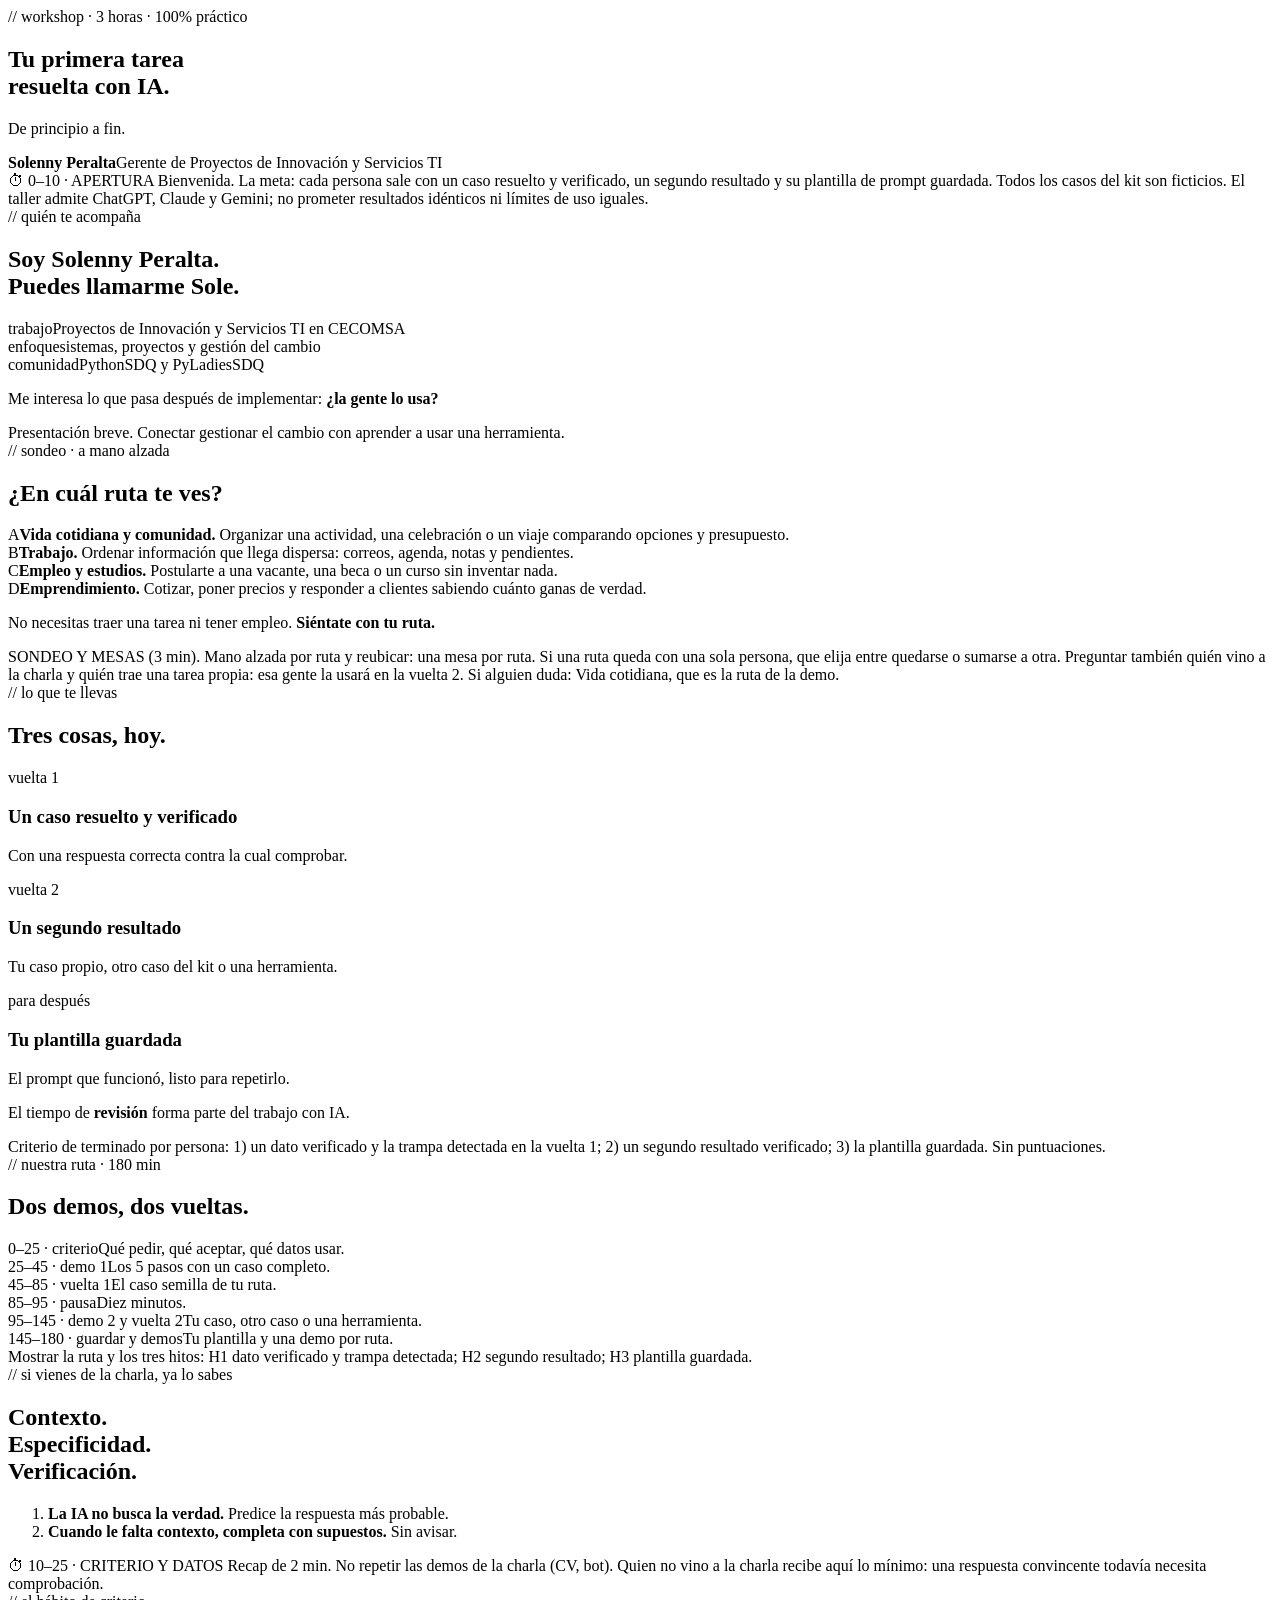
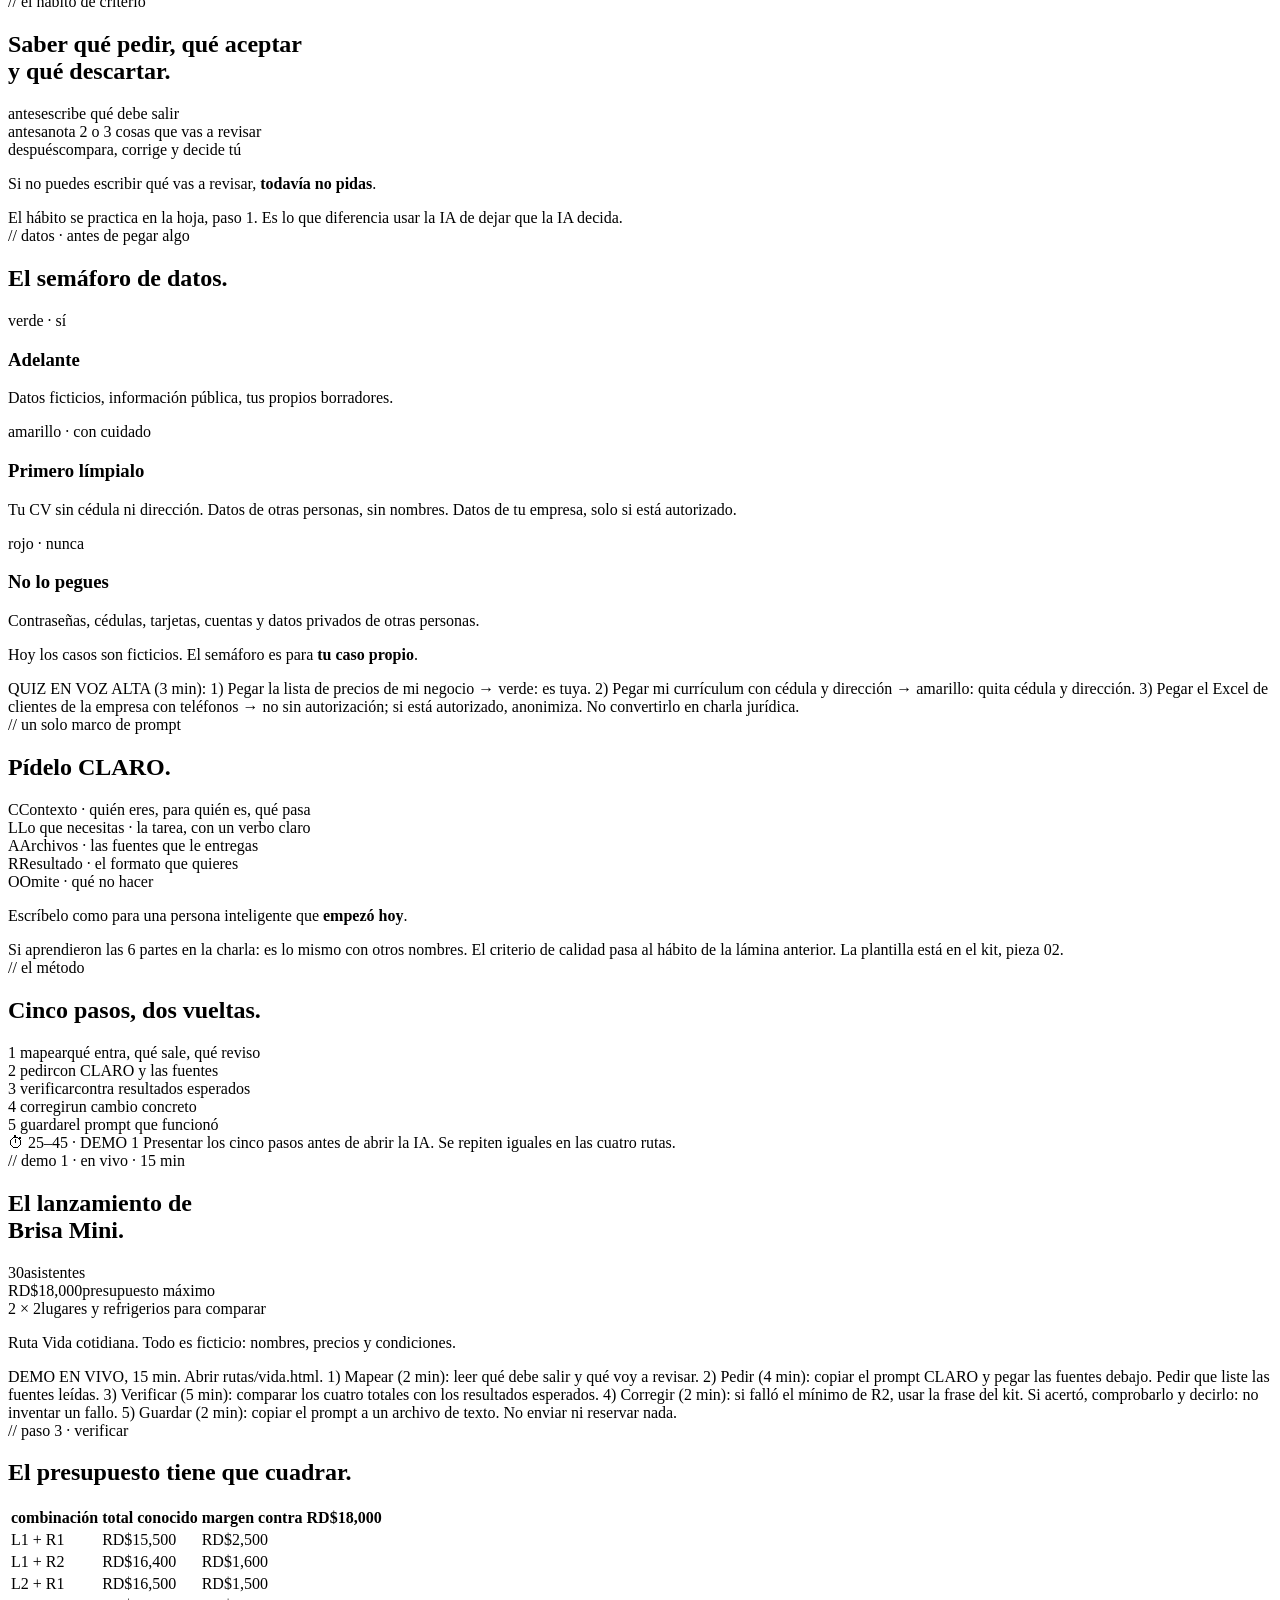
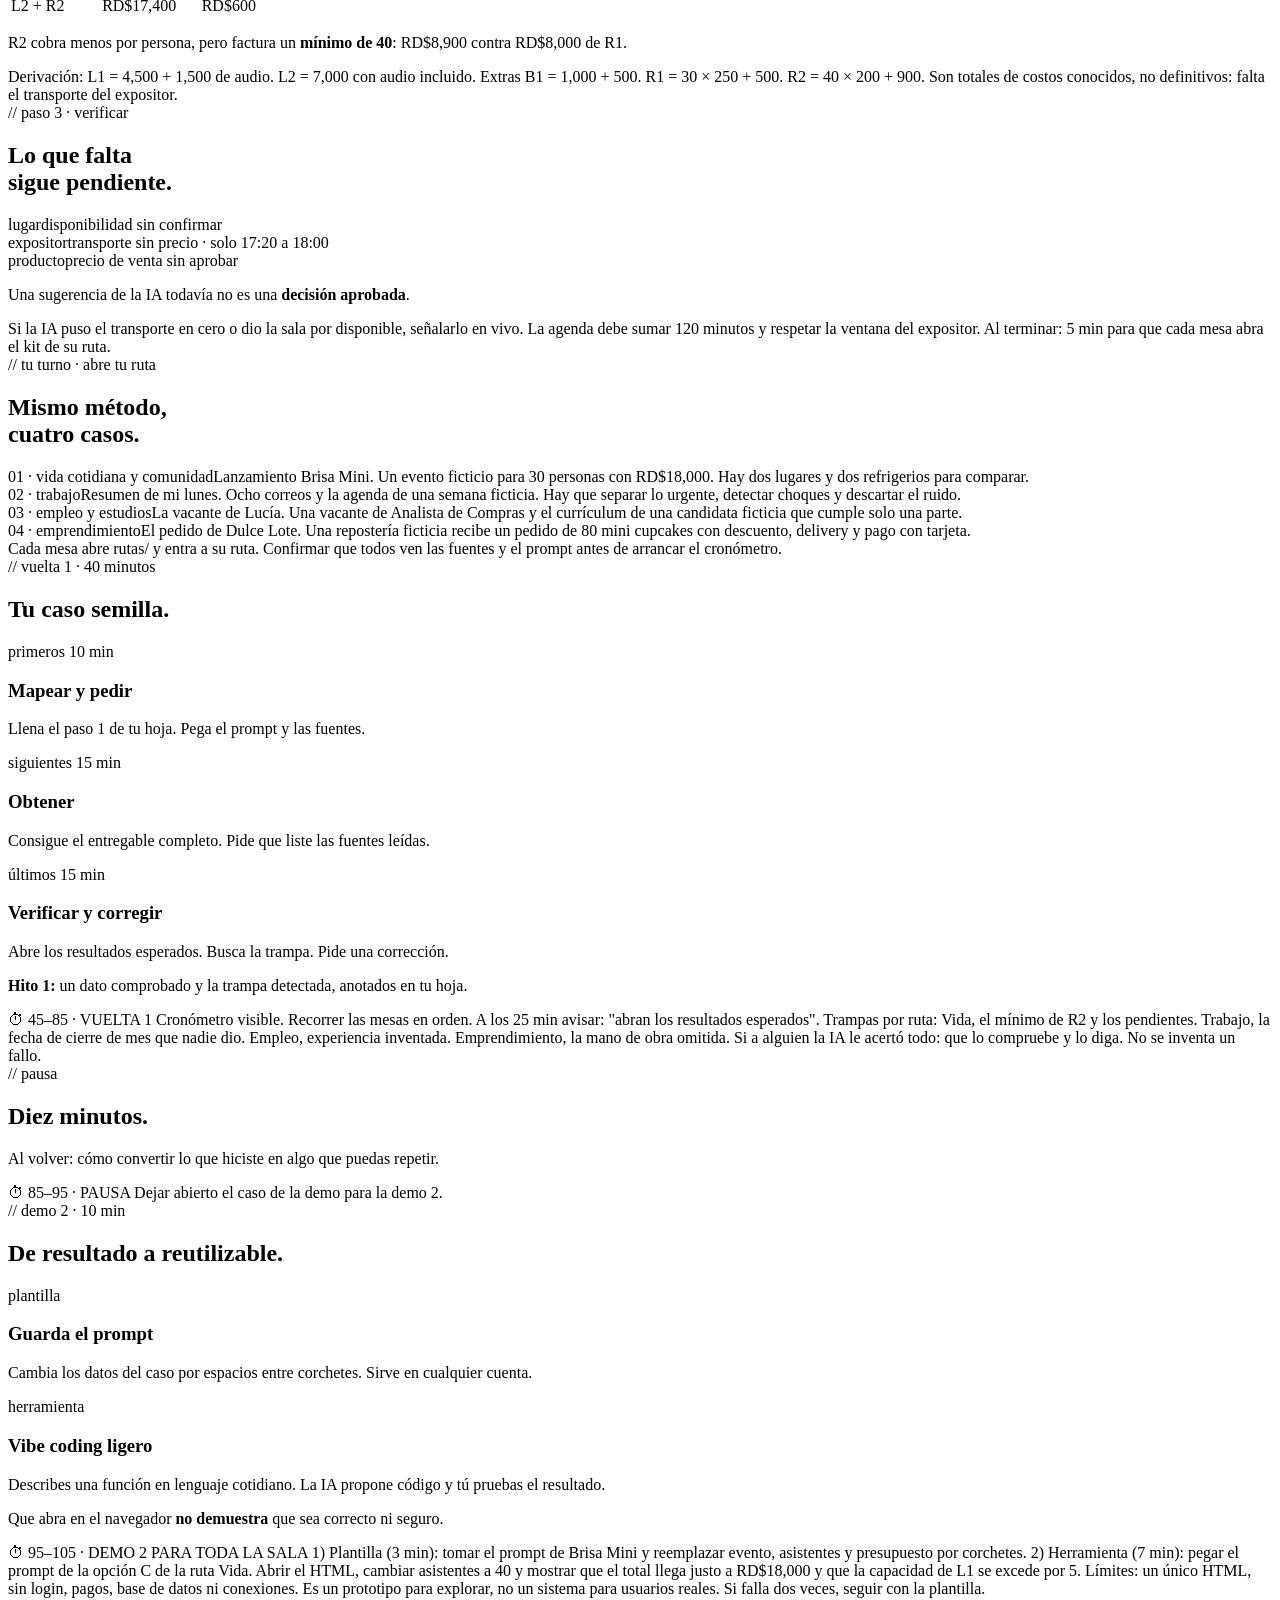
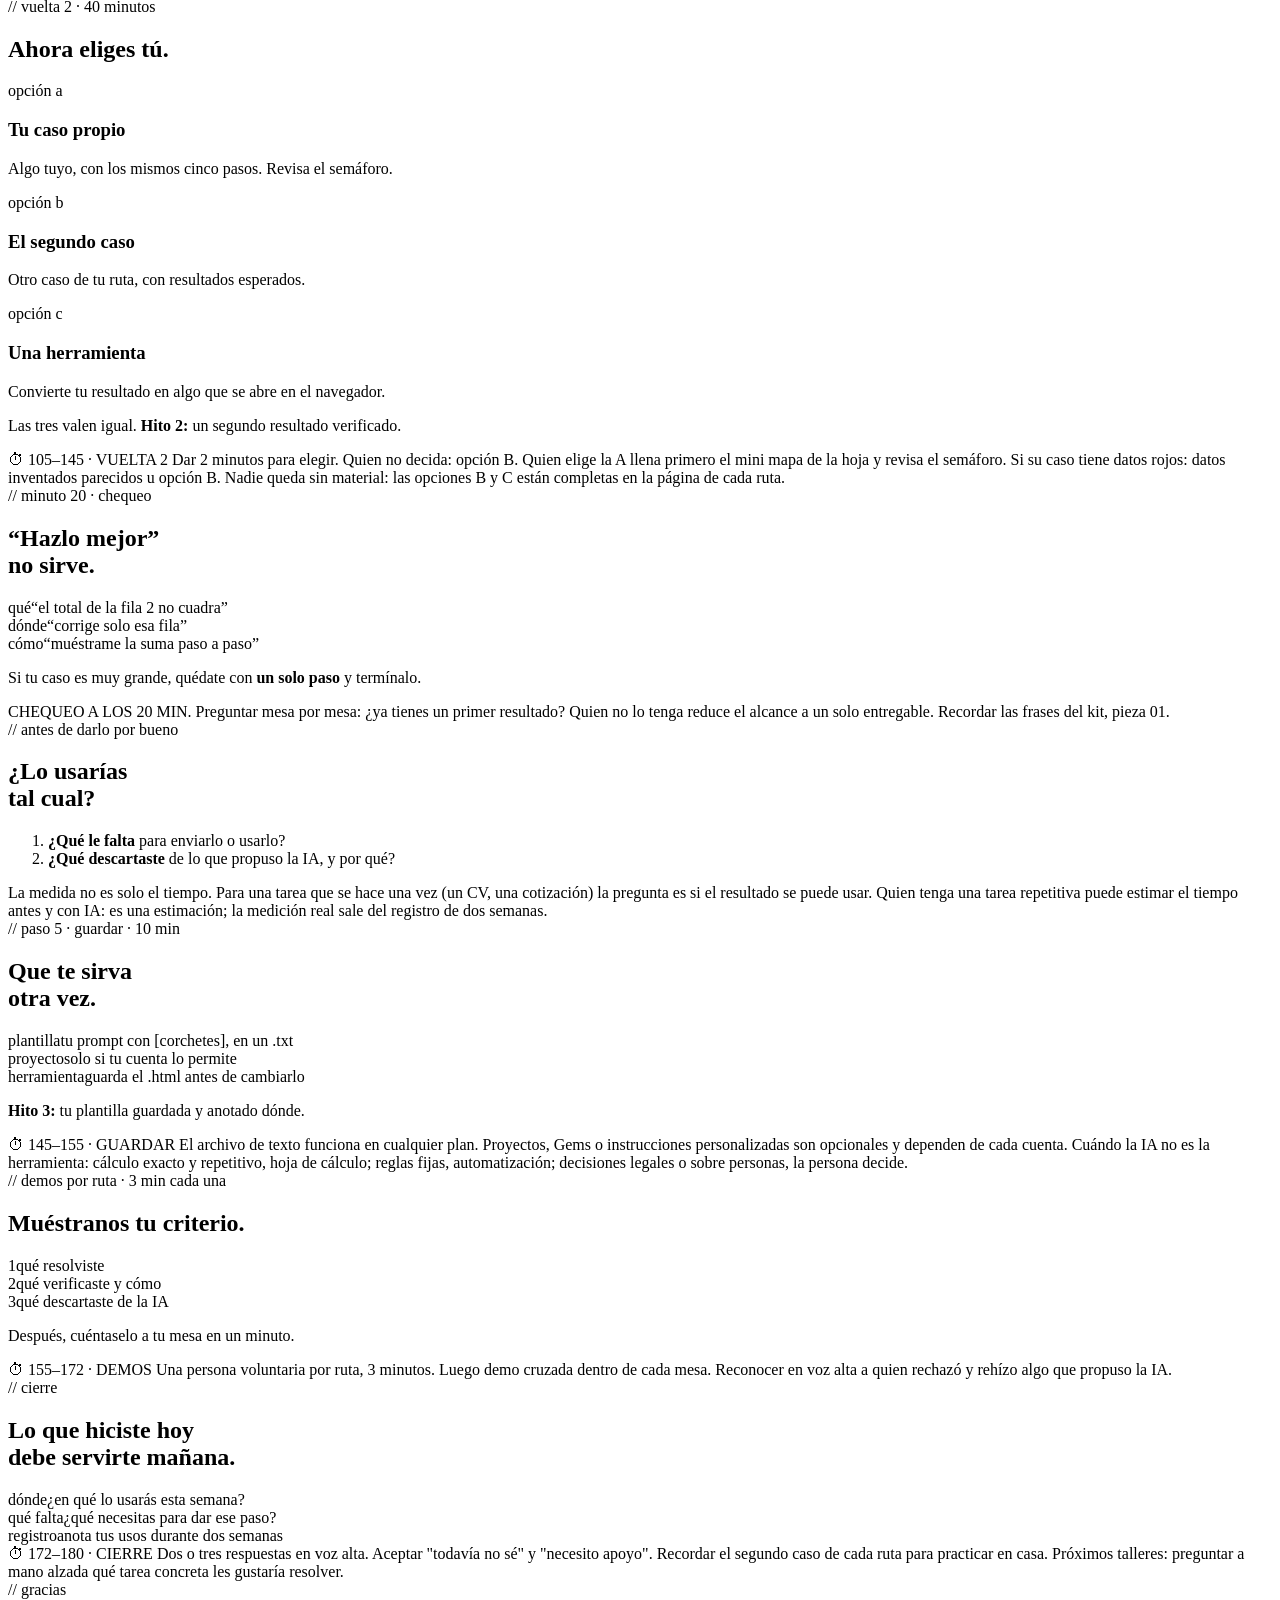
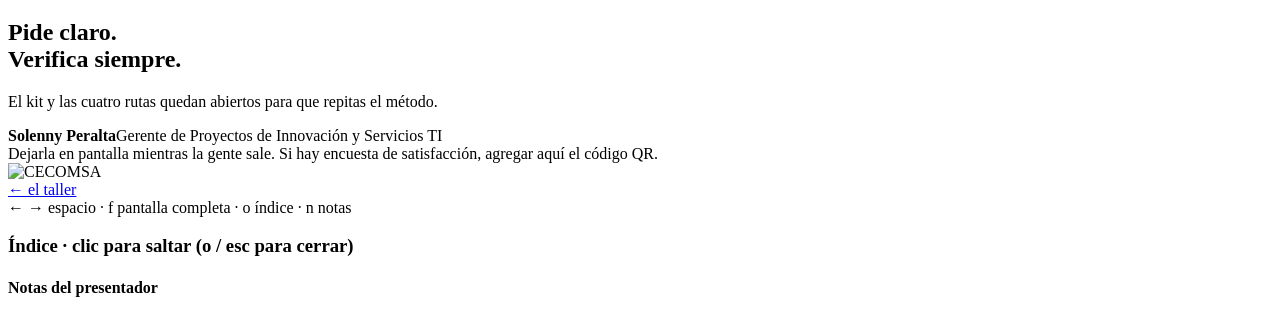
==== presentacion.html @ 555b22e9 "Sitio del taller v2 (borrador): landing, presentación y README" ====
<!DOCTYPE html>
<html lang="es">
<head>
<meta charset="UTF-8">
<meta name="viewport" content="width=device-width, initial-scale=1.0">
<title>Tu primera tarea resuelta con IA · slides</title>
<link rel="icon" href="assets/logo-cecomsa-color.png">
<link rel="preconnect" href="https://fonts.googleapis.com"><link rel="preconnect" href="https://fonts.gstatic.com" crossorigin><link href="https://fonts.googleapis.com/css2?family=Space+Grotesk:wght@500;600;700&family=Inter:wght@400;500;600;700&family=JetBrains+Mono:wght@400;500;700&display=swap" rel="stylesheet">
<link rel="stylesheet" href="assets/deck.css">
<style>.pop .stack .lbl{color:var(--negro);} .step.rosa h3{color:var(--negro);}</style>
</head>
<body>

<!-- 1 -->
<section class="slide azul">
  <div class="eyebrow">// workshop · 3 horas · 100% práctico</div>
  <h1>Tu primera tarea<br>resuelta con <span class="hl">IA</span>.</h1>
  <p class="sub wide">De principio a fin.</p>
  <div class="firma"><b>Solenny Peralta</b><span>Gerente de Proyectos de Innovación y Servicios TI</span></div>
  <div class="notes">⏱ 0–10 · APERTURA
Bienvenida. La meta: cada persona sale con un caso resuelto y verificado, un segundo resultado y su plantilla de prompt guardada. Todos los casos del kit son ficticios. El taller admite ChatGPT, Claude y Gemini; no prometer resultados idénticos ni límites de uso iguales.</div>
</section>

<!-- 2 -->
<section class="slide">
  <div class="eyebrow">// quién te acompaña</div>
  <h2>Soy Solenny Peralta.<br>Puedes llamarme <span class="hl">Sole</span>.</h2>
  <div class="stack" style="--w:6.5em">
    <span class="lbl">trabajo</span><span class="val">Proyectos de Innovación y Servicios TI en CECOMSA</span><br>
    <span class="lbl">enfoque</span><span class="val">sistemas, proyectos y gestión del cambio</span><br>
    <span class="lbl">comunidad</span><span class="val">PythonSDQ y PyLadiesSDQ</span>
  </div>
  <p class="sub wide">Me interesa lo que pasa después de implementar: <strong>¿la gente lo usa?</strong></p>
  <div class="notes">Presentación breve. Conectar gestionar el cambio con aprender a usar una herramienta.</div>
</section>

<!-- 3 -->
<section class="slide pop">
  <div class="eyebrow">// sondeo · a mano alzada</div>
  <h2>¿En cuál <span class="hl">ruta</span> te ves?</h2>
  <div class="poll">
    <div class="opt"><span class="k">A</span><span><strong>Vida cotidiana y comunidad.</strong> Organizar una actividad, una celebración o un viaje comparando opciones y presupuesto.</span></div>
    <div class="opt"><span class="k">B</span><span><strong>Trabajo.</strong> Ordenar información que llega dispersa: correos, agenda, notas y pendientes.</span></div>
    <div class="opt"><span class="k">C</span><span><strong>Empleo y estudios.</strong> Postularte a una vacante, una beca o un curso sin inventar nada.</span></div>
    <div class="opt"><span class="k">D</span><span><strong>Emprendimiento.</strong> Cotizar, poner precios y responder a clientes sabiendo cuánto ganas de verdad.</span></div>
  </div>
  <p class="sub wide">No necesitas traer una tarea ni tener empleo. <strong>Siéntate con tu ruta.</strong></p>
  <div class="notes">SONDEO Y MESAS (3 min). Mano alzada por ruta y reubicar: una mesa por ruta. Si una ruta queda con una sola persona, que elija entre quedarse o sumarse a otra. Preguntar también quién vino a la charla y quién trae una tarea propia: esa gente la usará en la vuelta 2.
Si alguien duda: Vida cotidiana, que es la ruta de la demo.</div>
</section>

<!-- 4 -->
<section class="slide">
  <div class="eyebrow">// lo que te llevas</div>
  <h2>Tres cosas, <span class="hl">hoy</span>.</h2>
  <div class="loop">
    <div class="step"><span class="n">vuelta 1</span><h3>Un caso resuelto y verificado</h3><p>Con una respuesta correcta contra la cual comprobar.</p></div>
    <div class="step inv"><span class="n">vuelta 2</span><h3>Un segundo resultado</h3><p>Tu caso propio, otro caso del kit o una herramienta.</p></div>
    <div class="step"><span class="n">para después</span><h3>Tu plantilla guardada</h3><p>El prompt que funcionó, listo para repetirlo.</p></div>
  </div>
  <p class="sub wide">El tiempo de <strong>revisión</strong> forma parte del trabajo con IA.</p>
  <div class="notes">Criterio de terminado por persona: 1) un dato verificado y la trampa detectada en la vuelta 1; 2) un segundo resultado verificado; 3) la plantilla guardada. Sin puntuaciones.</div>
</section>

<!-- 5 -->
<section class="slide">
  <div class="eyebrow">// nuestra ruta · 180 min</div>
  <h2>Dos demos, <span class="hl">dos vueltas</span>.</h2>
  <div class="terms">
    <div class="term"><span class="t">0–25 · criterio</span><span class="d">Qué pedir, qué aceptar, qué datos usar.</span></div>
    <div class="term"><span class="t">25–45 · demo 1</span><span class="d">Los 5 pasos con un caso completo.</span></div>
    <div class="term"><span class="t">45–85 · vuelta 1</span><span class="d">El caso semilla de tu ruta.</span></div>
    <div class="term"><span class="t">85–95 · pausa</span><span class="d">Diez minutos.</span></div>
    <div class="term"><span class="t">95–145 · demo 2 y vuelta 2</span><span class="d">Tu caso, otro caso o una herramienta.</span></div>
    <div class="term"><span class="t">145–180 · guardar y demos</span><span class="d">Tu plantilla y una demo por ruta.</span></div>
  </div>
  <div class="notes">Mostrar la ruta y los tres hitos: H1 dato verificado y trampa detectada; H2 segundo resultado; H3 plantilla guardada.</div>
</section>

<!-- 6 -->
<section class="slide dark">
  <div class="eyebrow">// si vienes de la charla, ya lo sabes</div>
  <h2>Contexto.<br>Especificidad.<br><span class="hl">Verificación.</span></h2>
  <ol class="big"><li><strong>La IA no busca la verdad.</strong> Predice la respuesta más probable.</li><li><strong>Cuando le falta contexto, completa con supuestos.</strong> Sin avisar.</li></ol>
  <div class="notes">⏱ 10–25 · CRITERIO Y DATOS
Recap de 2 min. No repetir las demos de la charla (CV, bot). Quien no vino a la charla recibe aquí lo mínimo: una respuesta convincente todavía necesita comprobación.</div>
</section>

<!-- 7 -->
<section class="slide">
  <div class="eyebrow">// el hábito de criterio</div>
  <h2>Saber qué pedir, qué aceptar<br>y qué <span class="hl">descartar</span>.</h2>
  <div class="stack" style="--w:5.5em">
    <span class="lbl">antes</span><span class="val">escribe qué debe salir</span><br>
    <span class="lbl">antes</span><span class="val">anota 2 o 3 cosas que vas a revisar</span><br>
    <span class="lbl">después</span><span class="val">compara, corrige y decide tú</span>
  </div>
  <p class="sub wide">Si no puedes escribir qué vas a revisar, <strong>todavía no pidas</strong>.</p>
  <div class="notes">El hábito se practica en la hoja, paso 1. Es lo que diferencia usar la IA de dejar que la IA decida.</div>
</section>

<!-- 8 -->
<section class="slide">
  <div class="eyebrow">// datos · antes de pegar algo</div>
  <h2>El <span class="hl">semáforo</span> de datos.</h2>
  <div class="loop">
    <div class="step"><span class="n">verde · sí</span><h3>Adelante</h3><p>Datos ficticios, información pública, tus propios borradores.</p></div>
    <div class="step"><span class="n">amarillo · con cuidado</span><h3>Primero límpialo</h3><p>Tu CV sin cédula ni dirección. Datos de otras personas, sin nombres. Datos de tu empresa, solo si está autorizado.</p></div>
    <div class="step rosa"><span class="n">rojo · nunca</span><h3>No lo pegues</h3><p>Contraseñas, cédulas, tarjetas, cuentas y datos privados de otras personas.</p></div>
  </div>
  <p class="sub wide">Hoy los casos son ficticios. El semáforo es para <strong>tu caso propio</strong>.</p>
  <div class="notes">QUIZ EN VOZ ALTA (3 min):
1) Pegar la lista de precios de mi negocio → verde: es tuya.
2) Pegar mi currículum con cédula y dirección → amarillo: quita cédula y dirección.
3) Pegar el Excel de clientes de la empresa con teléfonos → no sin autorización; si está autorizado, anonimiza.
No convertirlo en charla jurídica.</div>
</section>

<!-- 9 -->
<section class="slide">
  <div class="eyebrow">// un solo marco de prompt</div>
  <h2>Pídelo <span class="hl">CLARO</span>.</h2>
  <div class="stack" style="--w:2.2em">
    <span class="lbl">C</span><span class="val">Contexto · quién eres, para quién es, qué pasa</span><br>
    <span class="lbl">L</span><span class="val">Lo que necesitas · la tarea, con un verbo claro</span><br>
    <span class="lbl">A</span><span class="val">Archivos · las fuentes que le entregas</span><br>
    <span class="lbl">R</span><span class="val">Resultado · el formato que quieres</span><br>
    <span class="lbl">O</span><span class="val">Omite · qué no hacer</span>
  </div>
  <p class="sub wide">Escríbelo como para una persona inteligente que <strong>empezó hoy</strong>.</p>
  <div class="notes">Si aprendieron las 6 partes en la charla: es lo mismo con otros nombres. El criterio de calidad pasa al hábito de la lámina anterior. La plantilla está en el kit, pieza 02.</div>
</section>

<!-- 10 -->
<section class="slide">
  <div class="eyebrow">// el método</div>
  <h2>Cinco pasos, <span class="hl">dos vueltas</span>.</h2>
  <div class="stack" style="--w:7em">
    <span class="lbl">1 mapear</span><span class="val">qué entra, qué sale, qué reviso</span><br>
    <span class="lbl">2 pedir</span><span class="val">con CLARO y las fuentes</span><br>
    <span class="lbl">3 verificar</span><span class="val">contra resultados esperados</span><br>
    <span class="lbl">4 corregir</span><span class="val">un cambio concreto</span><br>
    <span class="lbl">5 guardar</span><span class="val">el prompt que funcionó</span>
  </div>
  <div class="notes">⏱ 25–45 · DEMO 1
Presentar los cinco pasos antes de abrir la IA. Se repiten iguales en las cuatro rutas.</div>
</section>

<!-- 11 -->
<section class="slide pop">
  <div class="eyebrow">// demo 1 · en vivo · 15 min</div>
  <h2>El lanzamiento de<br><span class="hl">Brisa Mini</span>.</h2>
  <div class="stack" style="--w:7em">
    <span class="lbl">30</span><span class="val">asistentes</span><br>
    <span class="lbl">RD$18,000</span><span class="val">presupuesto máximo</span><br>
    <span class="lbl">2 × 2</span><span class="val">lugares y refrigerios para comparar</span>
  </div>
  <p class="sub wide">Ruta Vida cotidiana. Todo es ficticio: nombres, precios y condiciones.</p>
  <div class="notes">DEMO EN VIVO, 15 min. Abrir rutas/vida.html.
1) Mapear (2 min): leer qué debe salir y qué voy a revisar.
2) Pedir (4 min): copiar el prompt CLARO y pegar las fuentes debajo. Pedir que liste las fuentes leídas.
3) Verificar (5 min): comparar los cuatro totales con los resultados esperados.
4) Corregir (2 min): si falló el mínimo de R2, usar la frase del kit. Si acertó, comprobarlo y decirlo: no inventar un fallo.
5) Guardar (2 min): copiar el prompt a un archivo de texto.
No enviar ni reservar nada.</div>
</section>

<!-- 12 -->
<section class="slide">
  <div class="eyebrow">// paso 3 · verificar</div>
  <h2>El presupuesto tiene que <span class="hl">cuadrar</span>.</h2>
  <table class="tbl"><tr><th>combinación</th><th>total conocido</th><th>margen contra RD$18,000</th></tr><tr><td>L1 + R1</td><td>RD$15,500</td><td>RD$2,500</td></tr><tr><td>L1 + R2</td><td>RD$16,400</td><td>RD$1,600</td></tr><tr><td>L2 + R1</td><td>RD$16,500</td><td>RD$1,500</td></tr><tr><td>L2 + R2</td><td>RD$17,400</td><td>RD$600</td></tr></table>
  <p class="sub wide">R2 cobra menos por persona, pero factura un <strong>mínimo de 40</strong>: RD$8,900 contra RD$8,000 de R1.</p>
  <div class="notes">Derivación: L1 = 4,500 + 1,500 de audio. L2 = 7,000 con audio incluido. Extras B1 = 1,000 + 500. R1 = 30 × 250 + 500. R2 = 40 × 200 + 900.
Son totales de costos conocidos, no definitivos: falta el transporte del expositor.</div>
</section>

<!-- 13 -->
<section class="slide dark">
  <div class="eyebrow">// paso 3 · verificar</div>
  <h2>Lo que falta<br>sigue <span class="hl">pendiente</span>.</h2>
  <div class="stack" style="--w:6em">
    <span class="lbl">lugar</span><span class="val">disponibilidad sin confirmar</span><br>
    <span class="lbl">expositor</span><span class="val">transporte sin precio · solo 17:20 a 18:00</span><br>
    <span class="lbl">producto</span><span class="val">precio de venta sin aprobar</span>
  </div>
  <p class="sub wide">Una sugerencia de la IA todavía no es una <strong>decisión aprobada</strong>.</p>
  <div class="notes">Si la IA puso el transporte en cero o dio la sala por disponible, señalarlo en vivo. La agenda debe sumar 120 minutos y respetar la ventana del expositor. Al terminar: 5 min para que cada mesa abra el kit de su ruta.</div>
</section>

<!-- 14 -->
<section class="slide">
  <div class="eyebrow">// tu turno · abre tu ruta</div>
  <h2>Mismo método,<br>cuatro <span class="hl">casos</span>.</h2>
  <div class="terms">
    <div class="term"><span class="t">01 · vida cotidiana y comunidad</span><span class="d">Lanzamiento Brisa Mini. Un evento ficticio para 30 personas con RD$18,000. Hay dos lugares y dos refrigerios para comparar.</span></div>
    <div class="term"><span class="t">02 · trabajo</span><span class="d">Resumen de mi lunes. Ocho correos y la agenda de una semana ficticia. Hay que separar lo urgente, detectar choques y descartar el ruido.</span></div>
    <div class="term"><span class="t">03 · empleo y estudios</span><span class="d">La vacante de Lucía. Una vacante de Analista de Compras y el currículum de una candidata ficticia que cumple solo una parte.</span></div>
    <div class="term"><span class="t">04 · emprendimiento</span><span class="d">El pedido de Dulce Lote. Una repostería ficticia recibe un pedido de 80 mini cupcakes con descuento, delivery y pago con tarjeta.</span></div>
  </div>
  <div class="notes">Cada mesa abre rutas/ y entra a su ruta. Confirmar que todos ven las fuentes y el prompt antes de arrancar el cronómetro.</div>
</section>

<!-- 15 -->
<section class="slide pop">
  <div class="eyebrow">// vuelta 1 · 40 minutos</div>
  <h2>Tu <span class="hl">caso semilla</span>.</h2>
  <div class="loop">
    <div class="step"><span class="n">primeros 10 min</span><h3>Mapear y pedir</h3><p>Llena el paso 1 de tu hoja. Pega el prompt y las fuentes.</p></div>
    <div class="step"><span class="n">siguientes 15 min</span><h3>Obtener</h3><p>Consigue el entregable completo. Pide que liste las fuentes leídas.</p></div>
    <div class="step"><span class="n">últimos 15 min</span><h3>Verificar y corregir</h3><p>Abre los resultados esperados. Busca la trampa. Pide una corrección.</p></div>
  </div>
  <p class="sub wide"><strong>Hito 1:</strong> un dato comprobado y la trampa detectada, anotados en tu hoja.</p>
  <div class="notes">⏱ 45–85 · VUELTA 1
Cronómetro visible. Recorrer las mesas en orden. A los 25 min avisar: "abran los resultados esperados".
Trampas por ruta: Vida, el mínimo de R2 y los pendientes. Trabajo, la fecha de cierre de mes que nadie dio. Empleo, experiencia inventada. Emprendimiento, la mano de obra omitida.
Si a alguien la IA le acertó todo: que lo compruebe y lo diga. No se inventa un fallo.</div>
</section>

<!-- 16 -->
<section class="slide azul">
  <div class="eyebrow">// pausa</div>
  <h2>Diez <span class="hl">minutos</span>.</h2>
  <p class="sub wide">Al volver: cómo convertir lo que hiciste en algo que puedas repetir.</p>
  <div class="notes">⏱ 85–95 · PAUSA
Dejar abierto el caso de la demo para la demo 2.</div>
</section>

<!-- 17 -->
<section class="slide">
  <div class="eyebrow">// demo 2 · 10 min</div>
  <h2>De resultado a <span class="hl">reutilizable</span>.</h2>
  <div class="loop">
    <div class="step"><span class="n">plantilla</span><h3>Guarda el prompt</h3><p>Cambia los datos del caso por espacios entre corchetes. Sirve en cualquier cuenta.</p></div>
    <div class="step inv"><span class="n">herramienta</span><h3>Vibe coding ligero</h3><p>Describes una función en lenguaje cotidiano. La IA propone código y tú pruebas el resultado.</p></div>
  </div>
  <p class="sub wide">Que abra en el navegador <strong>no demuestra</strong> que sea correcto ni seguro.</p>
  <div class="notes">⏱ 95–105 · DEMO 2 PARA TODA LA SALA
1) Plantilla (3 min): tomar el prompt de Brisa Mini y reemplazar evento, asistentes y presupuesto por corchetes.
2) Herramienta (7 min): pegar el prompt de la opción C de la ruta Vida. Abrir el HTML, cambiar asistentes a 40 y mostrar que el total llega justo a RD$18,000 y que la capacidad de L1 se excede por 5.
Límites: un único HTML, sin login, pagos, base de datos ni conexiones. Es un prototipo para explorar, no un sistema para usuarios reales. Si falla dos veces, seguir con la plantilla.</div>
</section>

<!-- 18 -->
<section class="slide pop">
  <div class="eyebrow">// vuelta 2 · 40 minutos</div>
  <h2>Ahora <span class="hl">eliges tú</span>.</h2>
  <div class="loop">
    <div class="step"><span class="n">opción a</span><h3>Tu caso propio</h3><p>Algo tuyo, con los mismos cinco pasos. Revisa el semáforo.</p></div>
    <div class="step"><span class="n">opción b</span><h3>El segundo caso</h3><p>Otro caso de tu ruta, con resultados esperados.</p></div>
    <div class="step"><span class="n">opción c</span><h3>Una herramienta</h3><p>Convierte tu resultado en algo que se abre en el navegador.</p></div>
  </div>
  <p class="sub wide">Las tres valen igual. <strong>Hito 2:</strong> un segundo resultado verificado.</p>
  <div class="notes">⏱ 105–145 · VUELTA 2
Dar 2 minutos para elegir. Quien no decida: opción B. Quien elige la A llena primero el mini mapa de la hoja y revisa el semáforo. Si su caso tiene datos rojos: datos inventados parecidos u opción B.
Nadie queda sin material: las opciones B y C están completas en la página de cada ruta.</div>
</section>

<!-- 19 -->
<section class="slide">
  <div class="eyebrow">// minuto 20 · chequeo</div>
  <h2>“Hazlo mejor”<br><span class="hl">no sirve</span>.</h2>
  <div class="stack" style="--w:4.5em">
    <span class="lbl">qué</span><span class="val">“el total de la fila 2 no cuadra”</span><br>
    <span class="lbl">dónde</span><span class="val">“corrige solo esa fila”</span><br>
    <span class="lbl">cómo</span><span class="val">“muéstrame la suma paso a paso”</span>
  </div>
  <p class="sub wide">Si tu caso es muy grande, quédate con <strong>un solo paso</strong> y termínalo.</p>
  <div class="notes">CHEQUEO A LOS 20 MIN. Preguntar mesa por mesa: ¿ya tienes un primer resultado? Quien no lo tenga reduce el alcance a un solo entregable. Recordar las frases del kit, pieza 01.</div>
</section>

<!-- 20 -->
<section class="slide dark">
  <div class="eyebrow">// antes de darlo por bueno</div>
  <h2>¿Lo usarías<br><span class="hl">tal cual</span>?</h2>
  <ol class="big"><li><strong>¿Qué le falta</strong> para enviarlo o usarlo?</li><li><strong>¿Qué descartaste</strong> de lo que propuso la IA, y por qué?</li></ol>
  <div class="notes">La medida no es solo el tiempo. Para una tarea que se hace una vez (un CV, una cotización) la pregunta es si el resultado se puede usar. Quien tenga una tarea repetitiva puede estimar el tiempo antes y con IA: es una estimación; la medición real sale del registro de dos semanas.</div>
</section>

<!-- 21 -->
<section class="slide">
  <div class="eyebrow">// paso 5 · guardar · 10 min</div>
  <h2>Que te sirva<br><span class="hl">otra vez</span>.</h2>
  <div class="stack" style="--w:8em">
    <span class="lbl">plantilla</span><span class="val">tu prompt con [corchetes], en un .txt</span><br>
    <span class="lbl">proyecto</span><span class="val">solo si tu cuenta lo permite</span><br>
    <span class="lbl">herramienta</span><span class="val">guarda el .html antes de cambiarlo</span>
  </div>
  <p class="sub wide"><strong>Hito 3:</strong> tu plantilla guardada y anotado dónde.</p>
  <div class="notes">⏱ 145–155 · GUARDAR
El archivo de texto funciona en cualquier plan. Proyectos, Gems o instrucciones personalizadas son opcionales y dependen de cada cuenta.
Cuándo la IA no es la herramienta: cálculo exacto y repetitivo, hoja de cálculo; reglas fijas, automatización; decisiones legales o sobre personas, la persona decide.</div>
</section>

<!-- 22 -->
<section class="slide pop">
  <div class="eyebrow">// demos por ruta · 3 min cada una</div>
  <h2>Muéstranos tu <span class="hl">criterio</span>.</h2>
  <div class="stack" style="--w:2em">
    <span class="lbl">1</span><span class="val">qué resolviste</span><br>
    <span class="lbl">2</span><span class="val">qué verificaste y cómo</span><br>
    <span class="lbl">3</span><span class="val">qué descartaste de la IA</span>
  </div>
  <p class="sub wide">Después, cuéntaselo a tu mesa en un minuto.</p>
  <div class="notes">⏱ 155–172 · DEMOS
Una persona voluntaria por ruta, 3 minutos. Luego demo cruzada dentro de cada mesa. Reconocer en voz alta a quien rechazó y rehízo algo que propuso la IA.</div>
</section>

<!-- 23 -->
<section class="slide">
  <div class="eyebrow">// cierre</div>
  <h2>Lo que hiciste hoy<br>debe servirte <span class="hl">mañana</span>.</h2>
  <div class="stack" style="--w:6em">
    <span class="lbl">dónde</span><span class="val">¿en qué lo usarás esta semana?</span><br>
    <span class="lbl">qué falta</span><span class="val">¿qué necesitas para dar ese paso?</span><br>
    <span class="lbl">registro</span><span class="val">anota tus usos durante dos semanas</span>
  </div>
  <div class="notes">⏱ 172–180 · CIERRE
Dos o tres respuestas en voz alta. Aceptar "todavía no sé" y "necesito apoyo". Recordar el segundo caso de cada ruta para practicar en casa.
Próximos talleres: preguntar a mano alzada qué tarea concreta les gustaría resolver.</div>
</section>

<!-- 24 -->
<section class="slide dark">
  <div class="eyebrow">// gracias</div>
  <h2>Pide claro.<br>Verifica <span class="hl">siempre</span>.</h2>
  <p class="sub wide">El kit y las cuatro rutas quedan abiertos para que repitas el método.</p>
  <div class="firma"><b>Solenny Peralta</b><span>Gerente de Proyectos de Innovación y Servicios TI</span></div>
  <div class="notes">Dejarla en pantalla mientras la gente sale. Si hay encuesta de satisfacción, agregar aquí el código QR.</div>
</section>

<img id="logo" class="logo" alt="CECOMSA" data-color="assets/logo-cecomsa-color.png" data-blanco="assets/logo-cecomsa-blanco.png" src="assets/logo-cecomsa-color.png">
<div class="bar" id="bar"></div>
<div class="num" id="num"></div>
<a class="home" id="home" href="index.html">← el taller</a>
<div class="hint" id="hint">← → espacio · f pantalla completa · o índice · n notas</div>
<div id="ov"><h3>Índice · clic para saltar (o / esc para cerrar)</h3><ol id="ovl"></ol></div>
<aside id="np"><h4>Notas del presentador</h4><p id="npt"></p></aside>

<script src="assets/deck.js"></script>
</body>
</html>
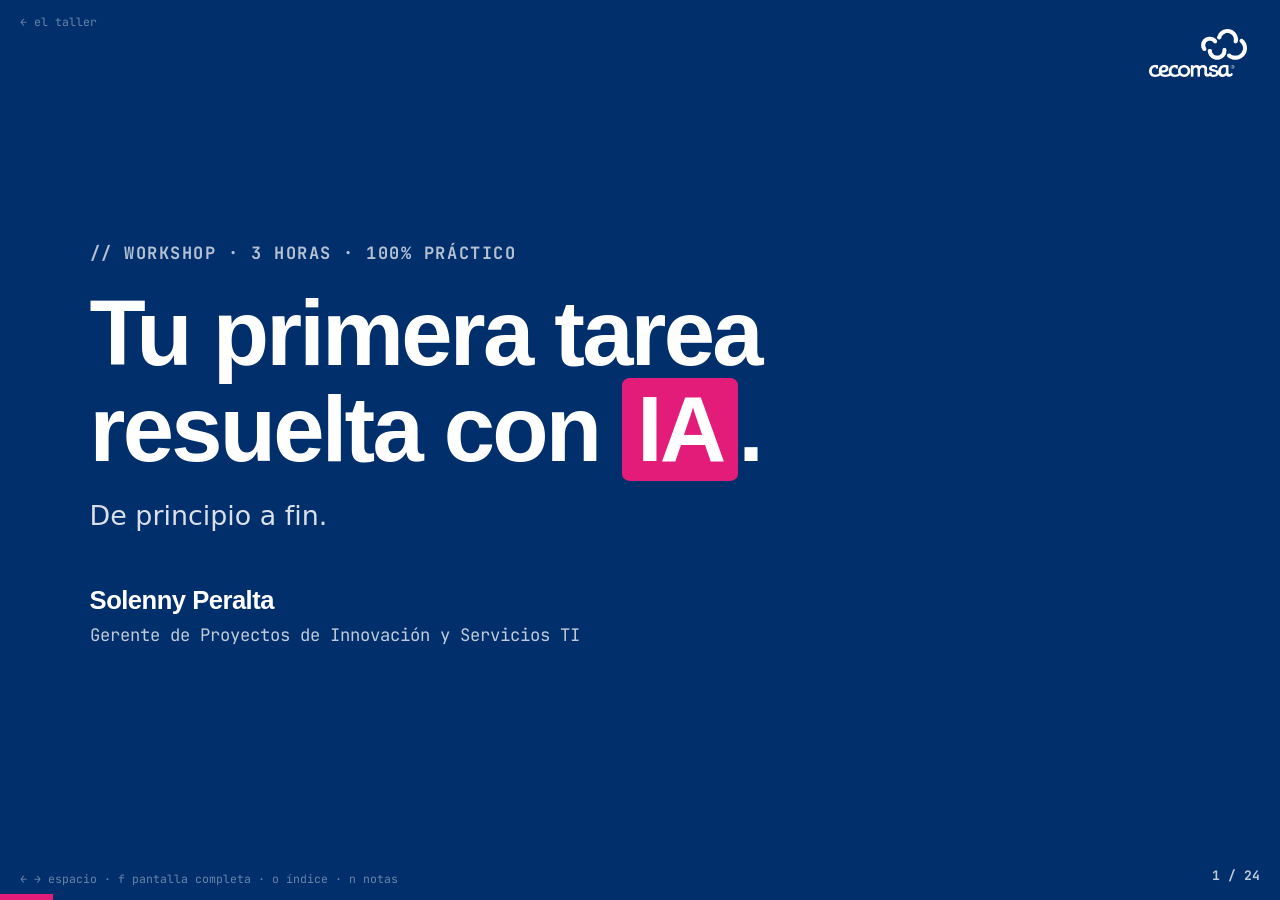
==== commit f83c5a55: "Quitar frase 'No necesitas traer una tarea...' de la slide del sondeoRemove unnecessary paragraph fr" ====
--- a/presentacion.html
+++ b/presentacion.html
@@ -44,7 +44,6 @@
     <div class="opt"><span class="k">C</span><span><strong>Empleo y estudios.</strong> Postularte a una vacante, una beca o un curso sin inventar nada.</span></div>
     <div class="opt"><span class="k">D</span><span><strong>Emprendimiento.</strong> Cotizar, poner precios y responder a clientes sabiendo cuánto ganas de verdad.</span></div>
   </div>
-  <p class="sub wide">No necesitas traer una tarea ni tener empleo. <strong>Siéntate con tu ruta.</strong></p>
   <div class="notes">SONDEO Y MESAS (3 min). Mano alzada por ruta y reubicar: una mesa por ruta. Si una ruta queda con una sola persona, que elija entre quedarse o sumarse a otra. Preguntar también quién vino a la charla y quién trae una tarea propia: esa gente la usará en la vuelta 2.
 Si alguien duda: Vida cotidiana, que es la ruta de la demo.</div>
 </section>
--- a/assets/deck.css
+++ b/assets/deck.css
@@ -0,0 +1,154 @@
+/* Estilo del deck: tech / mono, con la paleta CECOMSA.
+   Solo cinco colores: azul, magenta, rosa, blanco y negro. */
+:root{
+  --azul:#002F6C; --mag:#A20067; --rosa:#E31C79; --blanco:#FFFFFF; --negro:#000000;
+  --ink:#000000; --ink2:#3d4150; --muted:#6b7080; --line:#e6e7ec; --soft:#f4f5f8;
+}
+*,*::before,*::after{box-sizing:border-box;margin:0;padding:0;}
+html,body{height:100%;overflow:hidden;}
+body{background:var(--blanco);color:var(--ink);font-family:'Inter',system-ui,sans-serif;-webkit-font-smoothing:antialiased;}
+h1,h2,h3{font-family:'Space Grotesk',sans-serif;font-weight:700;letter-spacing:-.03em;line-height:1.04;}
+
+.slide{position:absolute;inset:0;display:none;flex-direction:column;justify-content:center;padding:7vh 7vw 8vh;}
+.slide.on{display:flex;}
+.slide.dark{background:var(--negro);color:var(--blanco);}
+.slide.azul{background:var(--azul);color:var(--blanco);}
+.slide.pop{background:var(--rosa);color:var(--negro);}
+
+.eyebrow{font-family:'JetBrains Mono',monospace;font-size:clamp(12px,1.45vw,17px);font-weight:700;text-transform:uppercase;letter-spacing:.09em;color:var(--mag);margin-bottom:2.4vh;}
+.dark .eyebrow{color:var(--rosa);} .azul .eyebrow{color:rgba(255,255,255,.7);} .pop .eyebrow{color:rgba(0,0,0,.6);}
+
+h1{font-size:clamp(38px,7.2vw,100px);color:var(--azul);}
+h2{font-size:clamp(28px,5vw,68px);margin-bottom:3vh;color:var(--azul);}
+.dark h1,.dark h2,.azul h1,.azul h2{color:var(--blanco);}
+.pop h1,.pop h2{color:var(--negro);}
+h3{font-size:clamp(18px,2.2vw,31px);}
+.sub{font-size:clamp(16px,2.1vw,29px);color:var(--ink2);max-width:34ch;line-height:1.42;margin-top:2.2vh;}
+.dark .sub,.azul .sub{color:rgba(255,255,255,.85);} .pop .sub{color:rgba(0,0,0,.78);}
+.wide{max-width:46ch;}
+strong{font-weight:700;}
+
+.hl{background:var(--rosa);color:var(--blanco);padding:0 .16em;border-radius:.08em;}
+.pop .hl{background:var(--negro);color:var(--rosa);}
+.azul .hl{background:var(--rosa);color:var(--blanco);}
+
+/* cajas con sombra dura */
+.loop{display:flex;gap:2vw;align-items:stretch;margin-top:1vh;}
+.step{flex:1 1 0;border:4px solid var(--ink);border-radius:16px;padding:2.4vh 1.6vw;background:var(--blanco);color:var(--ink);box-shadow:9px 9px 0 var(--ink);}
+.dark .step{box-shadow:9px 9px 0 var(--rosa);border-color:var(--blanco);}
+.azul .step{box-shadow:9px 9px 0 var(--negro);}
+.step.inv{background:var(--azul);color:var(--blanco);}
+.step.inv h3{color:var(--blanco);} .step.inv p{color:rgba(255,255,255,.85);} .step.inv .n{color:var(--rosa);}
+.step.rosa{background:var(--rosa);} .step.rosa .n{color:var(--negro);} .step.rosa p{color:rgba(0,0,0,.8);}
+.step .n{font-family:'JetBrains Mono',monospace;font-size:clamp(11px,1.25vw,16px);font-weight:700;text-transform:uppercase;letter-spacing:.08em;color:var(--mag);margin-bottom:1vh;display:block;}
+.step h3{margin-bottom:1vh;color:var(--azul);}
+.step p{font-size:clamp(13px,1.45vw,20px);color:var(--ink2);line-height:1.45;}
+.step ul{margin-left:1.1em;} .step li{font-size:clamp(14px,1.55vw,21px);line-height:1.5;margin-bottom:.6vh;color:inherit;}
+
+.rules{display:flex;flex-direction:column;gap:2.2vh;margin-top:1vh;}
+.rules.g2{display:grid;grid-template-columns:1fr 1fr;gap:2.2vh 2vw;}
+.rl{border:4px solid var(--ink);border-left-width:16px;border-left-color:var(--rosa);border-radius:14px;padding:2.1vh 1.8vw;background:var(--blanco);box-shadow:8px 8px 0 var(--ink);color:var(--ink);}
+.rl h3{margin-bottom:.6vh;color:var(--azul);}
+.rl p{font-size:clamp(13px,1.5vw,21px);color:var(--ink2);}
+.dark .rl{box-shadow:8px 8px 0 var(--rosa);}
+
+/* filas mono tipo terminal */
+.stack{margin-top:1vh;font-family:'JetBrains Mono',monospace;font-size:clamp(15px,2.1vw,32px);font-weight:700;line-height:2.05;}
+.stack .lbl{display:inline-block;min-width:var(--w,6.2em);color:var(--mag);}
+.dark .stack .lbl,.azul .stack .lbl{color:var(--rosa);}
+.stack .val{font-weight:500;}
+
+ol.big,ul.big{margin-left:1.3em;margin-top:1vh;}
+ol.big li,ul.big li{font-size:clamp(16px,2.2vw,31px);line-height:1.5;margin-bottom:1.1vh;}
+ol.big li::marker{font-family:'JetBrains Mono',monospace;font-weight:700;color:var(--rosa);}
+.pop ol.big li::marker{color:var(--negro);}
+
+.terms{display:grid;grid-template-columns:repeat(2,1fr);gap:2.2vh 2.6vw;margin-top:1.4vh;}
+.term{display:flex;flex-direction:column;gap:.3vh;}
+.term .t{font-family:'JetBrains Mono',monospace;font-weight:700;font-size:clamp(15px,1.8vw,27px);color:var(--mag);}
+.dark .term .t{color:var(--rosa);}
+.term .d{font-size:clamp(13px,1.5vw,22px);color:var(--ink2);line-height:1.4;}
+.dark .term .d{color:rgba(255,255,255,.82);}
+.term .e{font-family:'JetBrains Mono',monospace;font-size:clamp(11px,1.15vw,16px);color:var(--muted);}
+
+code,.cmd{font-family:'JetBrains Mono',monospace;background:var(--negro);color:var(--rosa);padding:.15em .5em;border-radius:8px;font-size:.9em;font-weight:700;}
+
+.tpl{font-family:'JetBrains Mono',monospace;font-size:clamp(13px,1.55vw,23px);background:var(--negro);color:#f4f4f6;border-radius:14px;padding:2.6vh 2vw;line-height:1.75;margin-top:1.6vh;border:4px solid var(--negro);}
+.pop .tpl{box-shadow:8px 8px 0 var(--blanco);}
+.dark .tpl{border-color:var(--rosa);}
+.tpl .y{color:var(--rosa);} .tpl .c{color:#8a8fa3;} .tpl .w{color:var(--blanco);font-weight:700;}
+.tpl .p{color:var(--rosa);font-weight:700;}
+
+.poll{display:flex;flex-direction:column;gap:1.5vh;margin-top:1vh;}
+.opt{display:flex;align-items:baseline;gap:1.4vw;font-size:clamp(15px,2vw,29px);line-height:1.35;}
+.opt .k{font-family:'JetBrains Mono',monospace;font-weight:700;background:var(--negro);color:var(--rosa);border-radius:9px;padding:.1em .5em;min-width:1.9em;text-align:center;flex:none;}
+
+.url{font-family:'JetBrains Mono',monospace;font-weight:700;font-size:clamp(17px,3.2vw,46px);line-height:1.25;word-break:break-all;background:var(--negro);color:var(--rosa);border-radius:16px;padding:2.4vh 2.2vw;margin-top:2vh;display:inline-block;align-self:flex-start;}
+.pop .url{border:5px solid var(--negro);}
+
+/* chat */
+.chat{border:4px solid var(--ink);border-radius:16px;background:var(--soft);padding:2.4vh 1.8vw;display:flex;flex-direction:column;gap:1.6vh;box-shadow:9px 9px 0 var(--ink);}
+.msg{max-width:82%;padding:1.5vh 1.2vw;border-radius:12px;font-size:clamp(13px,1.45vw,20px);line-height:1.4;}
+.msg .who{display:block;font-family:'JetBrains Mono',monospace;font-size:clamp(10px,1vw,13px);font-weight:700;text-transform:uppercase;letter-spacing:.08em;margin-bottom:.4vh;opacity:.75;}
+.msg.user{align-self:flex-end;background:var(--azul);color:var(--blanco);}
+.msg.bot{align-self:flex-start;background:var(--blanco);border:3px solid var(--rosa);}
+.sys{align-self:center;font-family:'JetBrains Mono',monospace;font-size:clamp(11px,1.1vw,15px);font-weight:700;background:var(--negro);color:var(--rosa);padding:.5vh .9vw;border-radius:8px;}
+
+/* tabla */
+.tbl{width:100%;border-collapse:collapse;border:4px solid var(--ink);box-shadow:9px 9px 0 var(--ink);background:var(--blanco);margin-top:1.4vh;}
+.tbl th{background:var(--negro);color:var(--rosa);font-family:'JetBrains Mono',monospace;font-size:clamp(11px,1.15vw,16px);text-transform:uppercase;letter-spacing:.05em;text-align:left;padding:1.2vh .9vw;}
+.tbl td{padding:1.3vh .9vw;border-top:2px solid var(--line);font-size:clamp(12px,1.35vw,19px);height:6vh;}
+.tbl tr.ex td{background:var(--soft);font-style:italic;color:var(--ink2);}
+
+.cols{display:grid;gap:3vw;align-items:center;}
+.c2{grid-template-columns:1fr 1fr;} .c21{grid-template-columns:1.25fr 1fr;} .c12{grid-template-columns:1fr 1.4fr;}
+
+/* bloque de documento (CV) */
+.doc{border:4px solid var(--ink);border-radius:12px;background:var(--blanco);padding:3vh 2vw;box-shadow:9px 9px 0 var(--ink);}
+.doc .ln{height:1.1vh;background:var(--line);border-radius:4px;margin:1.2vh 0;}
+.hidden-txt{border:3px dashed var(--rosa);border-radius:8px;padding:1.4vh 1vw;font-family:'JetBrains Mono',monospace;font-size:clamp(11px,1.15vw,16px);color:var(--rosa);line-height:1.5;margin-top:2vh;}
+.tag{display:inline-block;font-family:'JetBrains Mono',monospace;font-size:clamp(10px,1.05vw,14px);font-weight:700;background:var(--rosa);color:var(--blanco);padding:.4vh .8vw;border-radius:7px;margin-top:1.2vh;}
+
+/* barra de contexto */
+.ctxbar{display:flex;align-items:stretch;border:4px solid var(--ink);border-radius:14px;overflow:hidden;box-shadow:9px 9px 0 var(--ink);height:12vh;font-family:'JetBrains Mono',monospace;font-weight:700;font-size:clamp(12px,1.4vw,19px);}
+.ctxbar div{display:flex;align-items:center;justify-content:center;text-align:center;padding:0 1vw;}
+
+/* QR de Mentimeter, a la derecha de la lámina */
+.slide.with-menti{padding-right:31vw;}
+.slide.with-menti h2{font-size:clamp(24px,4vw,56px);}
+.slide.with-menti .stack{font-size:clamp(14px,1.75vw,26px);line-height:1.9;}
+.menti{position:absolute;right:6vw;top:50%;transform:translateY(-50%);display:flex;flex-direction:column;align-items:center;gap:1.4vh;z-index:5;}
+.menti img{height:30vh;background:#fff;padding:1.6vh;border:4px solid var(--negro);border-radius:14px;box-shadow:8px 8px 0 var(--rosa);}
+.pop .menti img{box-shadow:8px 8px 0 var(--negro);}
+.menti span{font-family:'JetBrains Mono',monospace;font-size:clamp(11px,1.15vw,16px);font-weight:700;text-transform:uppercase;letter-spacing:.08em;color:var(--mag);text-align:center;max-width:22vw;}
+.dark .menti span,.azul .menti span{color:var(--rosa);} .pop .menti span{color:var(--negro);}
+@media (max-width:820px){.slide.with-menti{padding-right:7vw;}.menti{position:static;transform:none;margin-top:2vh;align-items:flex-start;}.menti img{height:22vh;}}
+
+/* firma */
+.firma{margin-top:5vh;font-family:'JetBrains Mono',monospace;font-size:clamp(12px,1.35vw,18px);line-height:1.6;}
+.firma b{display:block;font-family:'Space Grotesk',sans-serif;font-size:clamp(17px,2vw,28px);letter-spacing:-.02em;}
+.firma span{opacity:.75;}
+
+/* chrome */
+.logo{position:fixed;right:2.6vw;top:3.2vh;height:clamp(28px,5.4vh,52px);z-index:20;pointer-events:none;}
+.bar{position:fixed;left:0;bottom:0;height:6px;background:var(--rosa);z-index:20;transition:width .18s;}
+.num{position:fixed;right:20px;bottom:16px;font-family:'JetBrains Mono',monospace;font-size:13px;font-weight:700;color:var(--muted);z-index:20;}
+.hint{position:fixed;left:20px;bottom:14px;font-family:'JetBrains Mono',monospace;font-size:11.5px;color:var(--muted);z-index:20;opacity:.55;}
+.home{position:fixed;left:20px;top:14px;font-family:'JetBrains Mono',monospace;font-size:11.5px;color:var(--muted);z-index:20;opacity:.55;text-decoration:none;}
+.home:hover{opacity:1;}
+.notes{display:none;}
+#np{position:fixed;right:0;top:0;bottom:0;width:min(400px,90vw);background:rgba(0,0,0,.95);color:#fff;padding:28px;z-index:50;display:none;overflow:auto;border-left:4px solid var(--rosa);}
+#np.on{display:block;}
+#np h4{font-family:'JetBrains Mono',monospace;color:var(--rosa);font-size:12px;letter-spacing:.12em;text-transform:uppercase;margin-bottom:14px;}
+#np p{font-size:16px;line-height:1.55;white-space:pre-line;}
+
+#ov{position:fixed;inset:0;background:rgba(0,0,0,.96);z-index:60;display:none;padding:4vh 4vw;overflow-y:auto;}
+#ov.on{display:block;}
+#ov h3{color:var(--rosa);font-family:'JetBrains Mono',monospace;font-size:13px;letter-spacing:.12em;text-transform:uppercase;margin-bottom:2.4vh;}
+#ov ol{list-style:none;display:grid;grid-template-columns:repeat(auto-fill,minmax(250px,1fr));gap:10px;}
+#ov li{display:flex;gap:10px;align-items:baseline;color:#fff;cursor:pointer;padding:9px 11px;border:1px solid #33363f;border-radius:9px;font-size:14.5px;line-height:1.3;}
+#ov li:hover,#ov li.cur{border-color:var(--rosa);background:#15161b;}
+#ov li .i{font-family:'JetBrains Mono',monospace;color:var(--rosa);font-weight:700;flex:none;}
+
+@media (max-width:820px){.loop,.cols{display:flex;flex-direction:column;}.rules.g2,.terms{grid-template-columns:1fr;}.hint{display:none;}}
+@media print{.bar,.num,.hint,.home,#ov,#np{display:none;}}
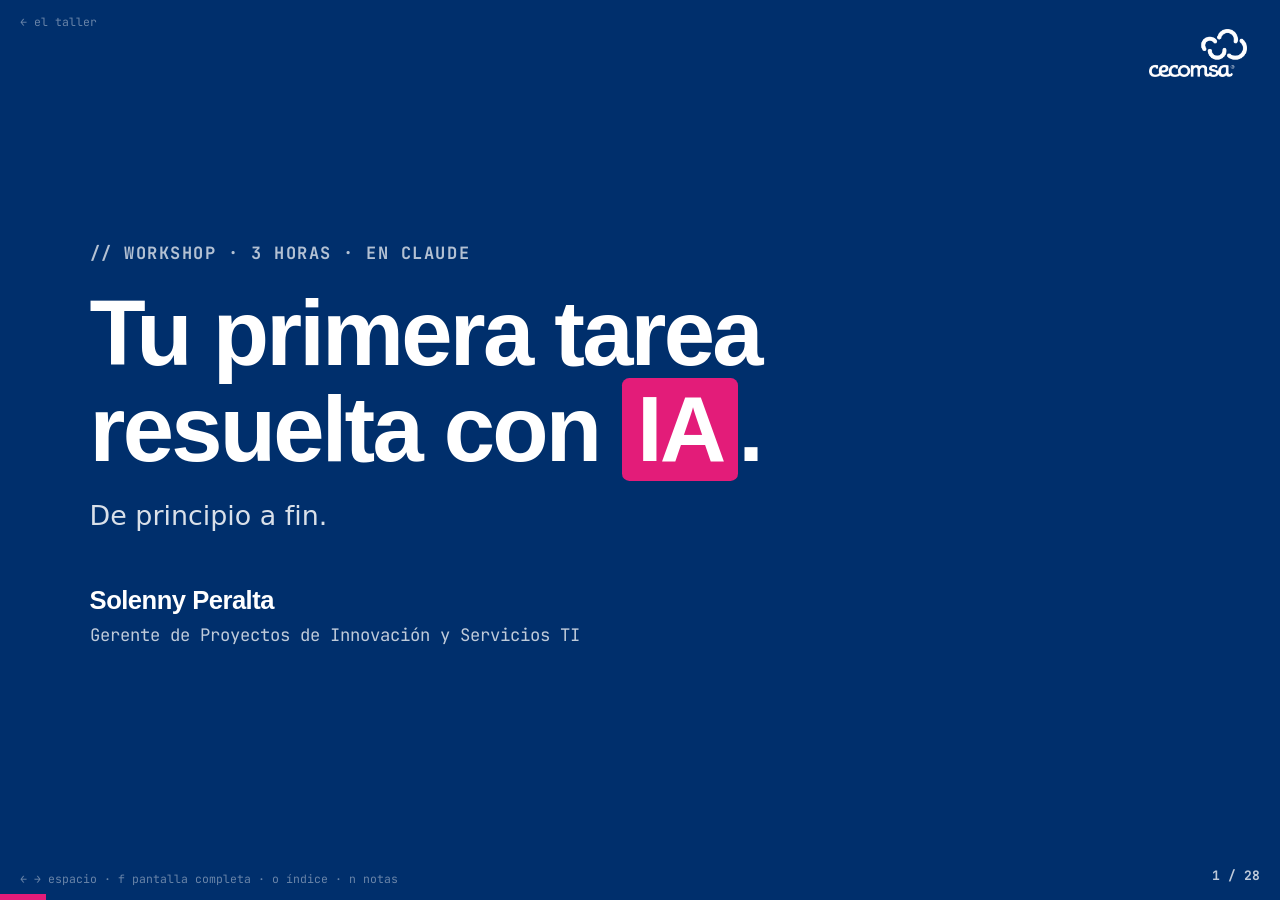
==== commit c19afc13: "Taller en Claude: guía de Claude, caso Los Robles y 28 láminas" ====
--- a/presentacion.html
+++ b/presentacion.html
@@ -13,12 +13,13 @@
 
 <!-- 1 -->
 <section class="slide azul">
-  <div class="eyebrow">// workshop · 3 horas · 100% práctico</div>
+  <div class="eyebrow">// workshop · 3 horas · en Claude</div>
   <h1>Tu primera tarea<br>resuelta con <span class="hl">IA</span>.</h1>
   <p class="sub wide">De principio a fin.</p>
   <div class="firma"><b>Solenny Peralta</b><span>Gerente de Proyectos de Innovación y Servicios TI</span></div>
   <div class="notes">⏱ 0–10 · APERTURA
-Bienvenida. La meta: cada persona sale con un caso resuelto y verificado, un segundo resultado y su plantilla de prompt guardada. Todos los casos del kit son ficticios. El taller admite ChatGPT, Claude y Gemini; no prometer resultados idénticos ni límites de uso iguales.</div>
+Bienvenida. La meta: cada persona sale con un proyecto en Claude con su caso resuelto y verificado, y su método guardado como skill. Todos los casos del kit son ficticios.
+El taller se trabaja en Claude con una cuenta gratis. Confirmar en los primeros minutos que todos pudieron entrar; quien no pueda, trabaja en pareja. No prometer resultados idénticos ni límites de uso iguales entre cuentas.</div>
 </section>
 
 <!-- 2 -->
@@ -44,7 +45,7 @@
     <div class="opt"><span class="k">C</span><span><strong>Empleo y estudios.</strong> Postularte a una vacante, una beca o un curso sin inventar nada.</span></div>
     <div class="opt"><span class="k">D</span><span><strong>Emprendimiento.</strong> Cotizar, poner precios y responder a clientes sabiendo cuánto ganas de verdad.</span></div>
   </div>
-  <div class="notes">SONDEO Y MESAS (3 min). Mano alzada por ruta y reubicar: una mesa por ruta. Si una ruta queda con una sola persona, que elija entre quedarse o sumarse a otra. Preguntar también quién vino a la charla y quién trae una tarea propia: esa gente la usará en la vuelta 2.
+  <div class="notes">SONDEO Y MESAS (3 min). Mano alzada por ruta y reubicar: una mesa por ruta. Si una ruta queda con una sola persona, que elija entre quedarse o sumarse a otra. Preguntar también quién vino a la charla y quién trae una tarea propia: esa gente la usará en la práctica.
 Si alguien duda: Vida cotidiana, que es la ruta de la demo.</div>
 </section>
 
@@ -53,52 +54,45 @@
   <div class="eyebrow">// lo que te llevas</div>
   <h2>Tres cosas, <span class="hl">hoy</span>.</h2>
   <div class="loop">
-    <div class="step"><span class="n">vuelta 1</span><h3>Un caso resuelto y verificado</h3><p>Con una respuesta correcta contra la cual comprobar.</p></div>
-    <div class="step inv"><span class="n">vuelta 2</span><h3>Un segundo resultado</h3><p>Tu caso propio, otro caso del kit o una herramienta.</p></div>
-    <div class="step"><span class="n">para después</span><h3>Tu plantilla guardada</h3><p>El prompt que funcionó, listo para repetirlo.</p></div>
+    <div class="step"><span class="n">demo y caso guía</span><h3>El método, visto completo</h3><p>Cinco pasos, con una respuesta correcta contra la cual comprobar.</p></div>
+    <div class="step inv"><span class="n">práctica</span><h3>Tu proyecto en Claude</h3><p>El caso que elijas, resuelto y verificado, con sus fuentes guardadas.</p></div>
+    <div class="step"><span class="n">para después</span><h3>Tu skill</h3><p>El método que funcionó, listo para repetirlo.</p></div>
   </div>
   <p class="sub wide">El tiempo de <strong>revisión</strong> forma parte del trabajo con IA.</p>
-  <div class="notes">Criterio de terminado por persona: 1) un dato verificado y la trampa detectada en la vuelta 1; 2) un segundo resultado verificado; 3) la plantilla guardada. Sin puntuaciones.</div>
+  <div class="notes">Criterio de terminado por persona: 1) el proyecto del caso guía creado y el balance comprobado; 2) un resultado verificado dentro de su propio proyecto; 3) su skill o su plantilla guardados. Sin puntuaciones.</div>
 </section>
 
 <!-- 5 -->
 <section class="slide">
   <div class="eyebrow">// nuestra ruta · 180 min</div>
-  <h2>Dos demos, <span class="hl">dos vueltas</span>.</h2>
+  <h2>Una demo, una guía, <span class="hl">tu caso</span>.</h2>
   <div class="terms">
-    <div class="term"><span class="t">0–25 · criterio</span><span class="d">Qué pedir, qué aceptar, qué datos usar.</span></div>
-    <div class="term"><span class="t">25–45 · demo 1</span><span class="d">Los 5 pasos con un caso completo.</span></div>
-    <div class="term"><span class="t">45–85 · vuelta 1</span><span class="d">El caso semilla de tu ruta.</span></div>
-    <div class="term"><span class="t">85–95 · pausa</span><span class="d">Diez minutos.</span></div>
-    <div class="term"><span class="t">95–145 · demo 2 y vuelta 2</span><span class="d">Tu caso, otro caso o una herramienta.</span></div>
-    <div class="term"><span class="t">145–180 · guardar y demos</span><span class="d">Tu plantilla y una demo por ruta.</span></div>
-  </div>
-  <div class="notes">Mostrar la ruta y los tres hitos: H1 dato verificado y trampa detectada; H2 segundo resultado; H3 plantilla guardada.</div>
+    <div class="term"><span class="t">0–20 · criterio</span><span class="d">Qué pedir, qué aceptar, qué datos usar.</span></div>
+    <div class="term"><span class="t">20–40 · demo</span><span class="d">Los 5 pasos con un caso completo.</span></div>
+    <div class="term"><span class="t">40–77 · Claude paso a paso</span><span class="d">Proyecto, skill, conectores y plugins con un caso guía.</span></div>
+    <div class="term"><span class="t">77–87 · pausa</span><span class="d">Diez minutos.</span></div>
+    <div class="term"><span class="t">87–137 · práctica</span><span class="d">Lo mismo, con el caso que elijas.</span></div>
+    <div class="term"><span class="t">137–180 · guardar, demos y bonus</span><span class="d">Tu skill, una demo por ruta y más trucos.</span></div>
+  </div>
+  <div class="notes">Mostrar la ruta y los tres hitos: H1 proyecto del caso guía con el balance comprobado; H2 un resultado verificado en su propio proyecto; H3 skill o plantilla guardados.</div>
 </section>
 
 <!-- 6 -->
 <section class="slide dark">
-  <div class="eyebrow">// si vienes de la charla, ya lo sabes</div>
-  <h2>Contexto.<br>Especificidad.<br><span class="hl">Verificación.</span></h2>
-  <ol class="big"><li><strong>La IA no busca la verdad.</strong> Predice la respuesta más probable.</li><li><strong>Cuando le falta contexto, completa con supuestos.</strong> Sin avisar.</li></ol>
-  <div class="notes">⏱ 10–25 · CRITERIO Y DATOS
-Recap de 2 min. No repetir las demos de la charla (CV, bot). Quien no vino a la charla recibe aquí lo mínimo: una respuesta convincente todavía necesita comprobación.</div>
-</section>
-
-<!-- 7 -->
-<section class="slide">
   <div class="eyebrow">// el hábito de criterio</div>
   <h2>Saber qué pedir, qué aceptar<br>y qué <span class="hl">descartar</span>.</h2>
   <div class="stack" style="--w:5.5em">
-    <span class="lbl">antes</span><span class="val">escribe qué debe salir</span><br>
-    <span class="lbl">antes</span><span class="val">anota 2 o 3 cosas que vas a revisar</span><br>
+    <span class="lbl">por qué</span><span class="val">la IA predice lo probable y supone sin avisar</span><br>
+    <span class="lbl">antes</span><span class="val">escribe qué debe salir y 2 o 3 cosas que vas a revisar</span><br>
     <span class="lbl">después</span><span class="val">compara, corrige y decide tú</span>
   </div>
   <p class="sub wide">Si no puedes escribir qué vas a revisar, <strong>todavía no pidas</strong>.</p>
-  <div class="notes">El hábito se practica en la hoja, paso 1. Es lo que diferencia usar la IA de dejar que la IA decida.</div>
-</section>
-
-<!-- 8 -->
+  <div class="notes">⏱ 10–20 · CRITERIO Y DATOS
+Recap de 2 min: contexto, especificidad, verificación. No repetir las demos de la charla (CV, bot). Quien no vino a la charla recibe aquí lo mínimo: la IA no busca la verdad, predice la respuesta más probable; cuando le falta contexto completa con supuestos, y una respuesta convincente todavía necesita comprobación.
+El hábito se practica en la hoja, paso 1. Es lo que diferencia usar la IA de dejar que la IA decida.</div>
+</section>
+
+<!-- 7 -->
 <section class="slide">
   <div class="eyebrow">// datos · antes de pegar algo</div>
   <h2>El <span class="hl">semáforo</span> de datos.</h2>
@@ -115,7 +109,7 @@
 No convertirlo en charla jurídica.</div>
 </section>
 
-<!-- 9 -->
+<!-- 8 -->
 <section class="slide">
   <div class="eyebrow">// un solo marco de prompt</div>
   <h2>Pídelo <span class="hl">CLARO</span>.</h2>
@@ -127,27 +121,27 @@
     <span class="lbl">O</span><span class="val">Omite · qué no hacer</span>
   </div>
   <p class="sub wide">Escríbelo como para una persona inteligente que <strong>empezó hoy</strong>.</p>
-  <div class="notes">Si aprendieron las 6 partes en la charla: es lo mismo con otros nombres. El criterio de calidad pasa al hábito de la lámina anterior. La plantilla está en el kit, pieza 02.</div>
-</section>
-
-<!-- 10 -->
+  <div class="notes">Si aprendieron las 6 partes en la charla: es lo mismo con otros nombres. El criterio de calidad pasa al hábito de criterio (lámina 6). La plantilla está en el kit, pieza 02.</div>
+</section>
+
+<!-- 9 -->
 <section class="slide">
   <div class="eyebrow">// el método</div>
-  <h2>Cinco pasos, <span class="hl">dos vueltas</span>.</h2>
+  <h2>Cinco pasos, <span class="hl">siempre</span>.</h2>
   <div class="stack" style="--w:7em">
     <span class="lbl">1 mapear</span><span class="val">qué entra, qué sale, qué reviso</span><br>
     <span class="lbl">2 pedir</span><span class="val">con CLARO y las fuentes</span><br>
     <span class="lbl">3 verificar</span><span class="val">contra resultados esperados</span><br>
     <span class="lbl">4 corregir</span><span class="val">un cambio concreto</span><br>
-    <span class="lbl">5 guardar</span><span class="val">el prompt que funcionó</span>
-  </div>
-  <div class="notes">⏱ 25–45 · DEMO 1
-Presentar los cinco pasos antes de abrir la IA. Se repiten iguales en las cuatro rutas.</div>
-</section>
-
-<!-- 11 -->
+    <span class="lbl">5 guardar</span><span class="val">como plantilla o como skill</span>
+  </div>
+  <div class="notes">⏱ 20–40 · DEMO 1
+Presentar los cinco pasos antes de abrir la IA. Se repiten iguales en las cuatro rutas y dentro de un proyecto de Claude.</div>
+</section>
+
+<!-- 10 -->
 <section class="slide pop">
-  <div class="eyebrow">// demo 1 · en vivo · 15 min</div>
+  <div class="eyebrow">// demo · en vivo · 15 min</div>
   <h2>El lanzamiento de<br><span class="hl">Brisa Mini</span>.</h2>
   <div class="stack" style="--w:7em">
     <span class="lbl">30</span><span class="val">asistentes</span><br>
@@ -155,16 +149,17 @@
     <span class="lbl">2 × 2</span><span class="val">lugares y refrigerios para comparar</span>
   </div>
   <p class="sub wide">Ruta Vida cotidiana. Todo es ficticio: nombres, precios y condiciones.</p>
+  <span class="tag" style="align-self:flex-start;background:var(--negro);font-size:clamp(13px,1.5vw,22px);padding:.7vh 1vw">truco · “antes de responder, pregúntame lo que necesites saber”</span>
   <div class="notes">DEMO EN VIVO, 15 min. Abrir rutas/vida.html.
 1) Mapear (2 min): leer qué debe salir y qué voy a revisar.
-2) Pedir (4 min): copiar el prompt CLARO y pegar las fuentes debajo. Pedir que liste las fuentes leídas.
+2) Pedir (4 min): copiar el prompt CLARO y pegar las fuentes debajo. Pedir que liste las fuentes leídas. TRUCO 1, decirlo en voz alta: agregar al final del prompt "antes de responder, pregúntame lo que necesites saber". Mostrar qué pregunta y responder solo con lo que está en las fuentes.
 3) Verificar (5 min): comparar los cuatro totales con los resultados esperados.
 4) Corregir (2 min): si falló el mínimo de R2, usar la frase del kit. Si acertó, comprobarlo y decirlo: no inventar un fallo.
 5) Guardar (2 min): copiar el prompt a un archivo de texto.
 No enviar ni reservar nada.</div>
 </section>
 
-<!-- 12 -->
+<!-- 11 -->
 <section class="slide">
   <div class="eyebrow">// paso 3 · verificar</div>
   <h2>El presupuesto tiene que <span class="hl">cuadrar</span>.</h2>
@@ -174,7 +169,7 @@
 Son totales de costos conocidos, no definitivos: falta el transporte del expositor.</div>
 </section>
 
-<!-- 13 -->
+<!-- 12 -->
 <section class="slide dark">
   <div class="eyebrow">// paso 3 · verificar</div>
   <h2>Lo que falta<br>sigue <span class="hl">pendiente</span>.</h2>
@@ -184,12 +179,113 @@
     <span class="lbl">producto</span><span class="val">precio de venta sin aprobar</span>
   </div>
   <p class="sub wide">Una sugerencia de la IA todavía no es una <strong>decisión aprobada</strong>.</p>
-  <div class="notes">Si la IA puso el transporte en cero o dio la sala por disponible, señalarlo en vivo. La agenda debe sumar 120 minutos y respetar la ventana del expositor. Al terminar: 5 min para que cada mesa abra el kit de su ruta.</div>
+  <span class="tag" style="align-self:flex-start;font-size:clamp(13px,1.5vw,22px);padding:.7vh 1vw">truco · “dime qué asumiste y qué no pudiste comprobar”</span>
+  <div class="notes">Si la IA puso el transporte en cero o dio la sala por disponible, señalarlo en vivo. TRUCO 2: escribir "dime qué asumiste y qué no pudiste comprobar" y comparar su lista con los tres pendientes de la lámina. La agenda debe sumar 120 minutos y respetar la ventana del expositor. Al terminar: todos abren Claude y escanean el QR de la guía (dos láminas más adelante).</div>
+</section>
+
+<!-- 13 -->
+<section class="slide dark">
+  <div class="eyebrow">// en Claude · de un chat a un sistema</div>
+  <h2>Deja de <span class="hl">repetirte</span>.</h2>
+  <div class="terms">
+    <div class="term"><span class="t">proyecto</span><span class="d">Un espacio con tus fuentes y tus instrucciones. No las pegas cada vez.</span></div>
+    <div class="term"><span class="t">skill</span><span class="d">Tu método escrito una vez. Claude lo aplica cuando la tarea lo pide.</span></div>
+    <div class="term"><span class="t">conector</span><span class="d">Claude lee tu correo, tu calendario o tus archivos, con tu permiso.</span></div>
+    <div class="term"><span class="t">plugin</span><span class="d">Un paquete de skills y conectores ya armado. Solo en planes pagos.</span></div>
+  </div>
+  <p class="sub wide">Los cinco pasos no cambian. Cambia <strong>dónde vive</strong> tu trabajo.</p>
+  <div class="notes">⏱ 40–77 · CLAUDE PASO A PASO (37 min en total)
+Esta lámina: 3 min. Idea central: en un chat suelto pegas las fuentes y explicas el método cada vez; con proyecto y skill lo haces una sola vez.
+Todos siguen en su pantalla con el caso guía. Ir despacio: esperar a que cada mesa termine un paso antes del siguiente.</div>
 </section>
 
 <!-- 14 -->
-<section class="slide">
-  <div class="eyebrow">// tu turno · abre tu ruta</div>
+<section class="slide pop with-menti">
+  <div class="eyebrow">// caso guía · sígueme en tu pantalla</div>
+  <h2>El comunicado de<br><span class="hl">Los Robles</span>.</h2>
+  <div class="stack" style="--w:4.5em">
+    <span class="lbl">24</span><span class="val">apartamentos, cuota de RD$1,000</span><br>
+    <span class="lbl">19</span><span class="val">pagaron en octubre</span><br>
+    <span class="lbl">3 + 1</span><span class="val">gastos pagados y una cotización</span>
+  </div>
+  <p class="sub wide">Una junta de vecinos ficticia. Cada mes se envía el mismo comunicado.</p>
+  <div class="menti"><img src="data:image/svg+xml;charset=utf-8,%3Csvg%20xmlns%3D%27http%3A%2F%2Fwww.w3.org%2F2000%2Fsvg%27%20width%3D%27330%27%20height%3D%27330%27%20class%3D%27segno%27%3E%3Cpath%20transform%3D%27scale%2810%29%27%20class%3D%27qrline%27%20stroke%3D%27%23000%27%20d%3D%27M0%200.5h7m2%200h5m2%200h1m2%200h2m2%200h1m2%200h7m-33%201h1m5%200h1m3%200h1m2%200h3m5%200h2m3%200h1m5%200h1m-33%201h1m1%200h3m1%200h1m1%200h4m1%200h1m4%200h1m2%200h2m3%200h1m1%200h3m1%200h1m-33%201h1m1%200h3m1%200h1m1%200h2m4%200h2m1%200h1m1%200h1m1%200h2m1%200h1m1%200h1m1%200h3m1%200h1m-33%201h1m1%200h3m1%200h1m1%200h3m1%200h2m1%200h1m2%200h3m2%200h2m1%200h1m1%200h3m1%200h1m-33%201h1m5%200h1m1%200h3m4%200h1m4%200h1m1%200h1m1%200h1m1%200h1m5%200h1m-33%201h7m1%200h1m1%200h1m1%200h1m1%200h1m1%200h1m1%200h1m1%200h1m1%200h1m1%200h1m1%200h7m-25%201h2m4%200h2m4%200h2m1%200h1m-24%201h1m1%200h5m4%200h1m1%200h5m4%200h3m1%200h5m-31%201h2m2%200h2m2%200h4m4%200h1m1%200h3m2%200h1m2%200h2m1%200h2m1%200h1m-33%201h1m1%200h2m2%200h4m1%200h1m3%200h1m5%200h1m2%200h2m2%200h1m1%200h2m-32%201h3m6%200h4m1%200h2m4%200h3m2%200h1m2%200h3m1%200h1m-33%201h2m1%200h4m1%200h2m2%200h1m2%200h1m1%200h2m1%200h6m1%200h3m-30%201h2m1%200h1m4%200h1m4%200h3m2%200h3m2%200h1m2%200h1m3%200h3m-33%201h9m1%200h2m2%200h2m1%200h2m1%200h1m1%200h1m2%200h7m-31%201h1m2%200h2m1%200h3m1%200h1m3%200h2m1%200h1m2%200h1m1%200h1m1%200h3m2%200h1m-29%201h1m1%200h1m1%200h2m3%200h3m2%200h3m1%200h1m1%200h4m1%200h2m3%200h1m-33%201h1m1%200h1m1%200h2m5%200h1m1%200h2m1%200h8m1%200h3m1%200h4m-33%201h1m3%200h1m1%200h1m1%200h1m1%200h1m1%200h1m1%200h4m2%200h2m5%200h2m1%200h2m-30%201h1m1%200h1m3%200h3m5%200h1m1%200h1m2%200h3m1%200h1m1%200h5m-31%201h1m1%200h1m2%200h1m2%200h3m2%200h1m2%200h1m1%200h1m3%200h2m3%200h2m1%200h1m-32%201h2m2%200h1m2%200h2m3%200h3m1%200h5m2%200h1m2%200h1m2%200h1m2%200h1m-33%201h1m1%200h2m1%200h2m1%200h2m1%200h7m3%200h1m7%200h3m-32%201h1m2%200h3m2%200h2m3%200h4m1%200h1m1%200h5m2%200h1m1%200h4m-33%201h1m1%200h1m2%200h4m1%200h1m1%200h2m3%200h1m1%200h1m4%200h6m2%200h1m-25%201h1m1%200h2m5%200h4m3%200h1m3%200h1m1%200h1m1%200h1m-33%201h7m5%200h1m1%200h3m1%200h1m1%200h1m1%200h3m1%200h1m1%200h1m1%200h2m-32%201h1m5%200h1m1%200h1m2%200h3m2%200h1m1%200h7m3%200h4m-32%201h1m1%200h3m1%200h1m1%200h1m1%200h3m1%200h1m2%200h1m4%200h1m1%200h6m1%200h2m-33%201h1m1%200h3m1%200h1m1%200h2m3%200h2m1%200h2m1%200h2m2%200h1m1%200h1m2%200h5m-33%201h1m1%200h3m1%200h1m1%200h3m1%200h1m2%200h1m2%200h1m1%200h1m1%200h1m1%200h4m2%200h1m-31%201h1m5%200h1m3%200h2m2%200h3m2%200h1m1%200h1m3%200h2m1%200h3m-31%201h7m1%200h1m2%200h5m1%200h1m4%200h4m1%200h1m3%200h1%27%2F%3E%3C%2Fsvg%3E" alt="QR a la guía de Claude"><span>Escanea · abre la guía · copia las fuentes</span></div>
+  <div class="notes">CASO GUÍA (2 min). Residencial Los Robles es ficticio: nombres, apartamentos e importes. Se eligió una tarea que se repite cada mes porque ahí es donde un proyecto y un skill ahorran trabajo.
+Todos escanean el QR o abren claude.html desde la página del taller. Ahí están las fuentes, las instrucciones, el prompt y el skill listos para copiar.</div>
+</section>
+
+<!-- 15 -->
+<section class="slide">
+  <div class="eyebrow">// paso a paso · 10 min</div>
+  <h2>Crea tu <span class="hl">proyecto</span>.</h2>
+  <div class="stack" style="--w:2em">
+    <span class="lbl">1</span><span class="val">menú lateral → Projects → + New Project</span><br>
+    <span class="lbl">2</span><span class="val">ponle nombre: “Los Robles”</span><br>
+    <span class="lbl">3</span><span class="val">botón + del conocimiento → sube las fuentes</span><br>
+    <span class="lbl">4</span><span class="val">Set project instructions → pega las instrucciones</span><br>
+    <span class="lbl">5</span><span class="val">abre un chat dentro del proyecto y pide</span>
+  </div>
+  <p class="sub wide">Lo que subes a un proyecto pasa primero por el <strong>semáforo</strong>.</p>
+  <div class="notes">PROYECTO (10 min). Hacerlo en vivo y esperar a las mesas.
+1) Projects en el menú lateral o claude.ai/projects, luego "+ New Project". 2) Nombre y descripción: Claude no los lee, son para ti. 3) El conocimiento del proyecto está a la derecha: botón "+" y subir guia_los_robles.txt (se descarga desde la guía). 4) "Set project instructions", pegar las instrucciones de la guía y "Save instructions". 5) Chat nuevo dentro del proyecto con el prompt de la guía.
+Plan gratis: máximo 5 proyectos. Los nombres de los botones salen del centro de ayuda de Claude en inglés (consultado el 20 nov 2026): si la cuenta está en español pueden verse traducidos. VERIFICAR con una cuenta gratis antes del taller.</div>
+</section>
+
+<!-- 16 -->
+<section class="slide">
+  <div class="eyebrow">// paso a paso · 12 min</div>
+  <h2>Crea y usa un <span class="hl">skill</span>.</h2>
+  <div class="stack" style="--w:2em">
+    <span class="lbl">1</span><span class="val">Settings → Capabilities → activa crear archivos</span><br>
+    <span class="lbl">2</span><span class="val">Customize → Skills → + → Create skill</span><br>
+    <span class="lbl">3</span><span class="val">Upload a skill → sube el .zip de la guía</span><br>
+    <span class="lbl">4</span><span class="val">chat nuevo: “prepara el comunicado de octubre”</span>
+  </div>
+  <p class="sub wide">Claude decide usar el skill por su <strong>descripción</strong>. Escríbela como un pedido CLARO.</p>
+  <div class="notes">SKILL (12 min).
+1) Requisito: en Settings > Capabilities debe estar activo "Code execution and file creation" (en el diseño nuevo aparece como "Create and edit files"). 2) Customize > Skills, botón "+", "+ Create skill". 3) "Upload a skill" y subir comunicado-mensual.zip, que se descarga desde la guía. Confirmar que quedó activado en la lista. 4) En un chat nuevo del proyecto pedir el comunicado sin pegar reglas: mostrar que Claude aplica el skill.
+Qué es por dentro: una carpeta con un archivo SKILL.md. Arriba lleva name (máx. 64 caracteres) y description (máx. 200); abajo, el método. Abrir el SKILL.md de la guía y leerlo en voz alta: es el paso 5, guardar, con otro formato.
+Disponible en el plan gratis según el centro de ayuda (20 nov 2026). VERIFICAR con una cuenta gratis: es el paso con más riesgo de fallar en sala. Plan B: pegar el método en las instrucciones del proyecto.</div>
+</section>
+
+<!-- 17 -->
+<section class="slide">
+  <div class="eyebrow">// paso a paso · 7 min</div>
+  <h2>Conectores y <span class="hl">plugins</span>.</h2>
+  <div class="loop">
+    <div class="step"><span class="n">conector · plan gratis</span><h3>Dale acceso a una app</h3><p>Customize → Connectors → + → Connect. En el chat: botón + → Connectors y lo activas.</p></div>
+    <div class="step inv"><span class="n">plugin · planes pagos</span><h3>Un paquete ya armado</h3><p>Customize → Plugins → Discover → Add. Trae skills y conectores juntos. Hoy lo ves en mi pantalla.</p></div>
+  </div>
+  <p class="sub wide">Conectar es dar acceso. <strong>Rojo sigue siendo rojo.</strong></p>
+  <div class="notes">CONECTORES Y PLUGINS (7 min).
+Conector (4 min): Customize > Connectors, "+" junto a Connectors, elegir uno y "Connect"; seguir la autorización. En un chat: "+" abajo a la izquierda (o escribir "/"), "Connectors" y activarlo para esa conversación. Mostrarlo en la cuenta de demostración. Nadie está obligado a conectar su correo o su Drive personal en sala: quien no quiera, solo mira. El conector ve lo mismo que ve la persona en esa app.
+Plugin (3 min): solo se muestra. Customize > Plugins > Discover, elegir uno y "Add". Disponible en planes pagos; el plan gratis no figura. Un plugin reúne skills, conectores y subagentes.
+Plan gratis: conectores del directorio disponibles; un solo conector personalizado. Fuente: centro de ayuda de Claude, 20 nov 2026. VERIFICAR antes del taller.</div>
+</section>
+
+<!-- 18 -->
+<section class="slide">
+  <div class="eyebrow">// paso 3 · verificar</div>
+  <h2>El balance tiene que <span class="hl">cuadrar</span>.</h2>
+  <table class="tbl"><tr><th>concepto</th><th>cuenta</th><th>esperado</th></tr><tr><td>Recaudado</td><td>19 × RD$1,000</td><td>RD$19,000</td></tr><tr><td>Gastos pagados</td><td>6,500 + 8,000 + 4,350</td><td>RD$18,850</td></tr><tr><td>Balance del mes</td><td>19,000 − 18,850</td><td>RD$150</td></tr><tr><td>Por cobrar</td><td>5 × RD$1,000</td><td>RD$5,000</td></tr></table>
+  <p class="sub wide">El portón (RD$3,200) es una <strong>cotización</strong>: todavía no es un gasto.</p>
+  <div class="notes">VERIFICAR EL CASO GUÍA (3 min). Comparar en vivo la respuesta de Claude con la tabla.
+Trampas: 1) sumar el portón a los gastos (daría RD$22,050 y un balance negativo); 2) calcular lo recaudado con 24 apartamentos en vez de 19; 3) nombrar los apartamentos que deben; 4) poner fecha a la próxima reunión o dar por aprobada la pintura.
+Si acertó todo: comprobarlo y decirlo, no inventar un fallo. HITO 1: proyecto creado y balance comprobado.</div>
+</section>
+
+<!-- 19 -->
+<section class="slide azul">
+  <div class="eyebrow">// pausa</div>
+  <h2>Diez <span class="hl">minutos</span>.</h2>
+  <p class="sub wide">Al volver: lo mismo, con el caso que elijas.</p>
+  <div class="notes">⏱ 77–87 · PAUSA
+Dejar en pantalla la lámina de las rutas para que vayan eligiendo caso.</div>
+</section>
+
+<!-- 20 -->
+<section class="slide with-menti">
+  <div class="eyebrow">// tu turno · elige tu caso</div>
   <h2>Mismo método,<br>cuatro <span class="hl">casos</span>.</h2>
   <div class="terms">
     <div class="term"><span class="t">01 · vida cotidiana y comunidad</span><span class="d">Lanzamiento Brisa Mini. Un evento ficticio para 30 personas con RD$18,000. Hay dos lugares y dos refrigerios para comparar.</span></div>
@@ -197,78 +293,45 @@
     <div class="term"><span class="t">03 · empleo y estudios</span><span class="d">La vacante de Lucía. Una vacante de Analista de Compras y el currículum de una candidata ficticia que cumple solo una parte.</span></div>
     <div class="term"><span class="t">04 · emprendimiento</span><span class="d">El pedido de Dulce Lote. Una repostería ficticia recibe un pedido de 80 mini cupcakes con descuento, delivery y pago con tarjeta.</span></div>
   </div>
-  <div class="notes">Cada mesa abre rutas/ y entra a su ruta. Confirmar que todos ven las fuentes y el prompt antes de arrancar el cronómetro.</div>
-</section>
-
-<!-- 15 -->
+  <div class="menti"><img src="data:image/svg+xml;charset=utf-8,%3Csvg%20xmlns%3D%27http%3A%2F%2Fwww.w3.org%2F2000%2Fsvg%27%20width%3D%27330%27%20height%3D%27330%27%20class%3D%27segno%27%3E%3Cpath%20transform%3D%27scale%2810%29%27%20class%3D%27qrline%27%20stroke%3D%27%23000%27%20d%3D%27M0%200.5h7m9%200h1m2%200h2m2%200h1m2%200h7m-33%201h1m5%200h1m3%200h1m1%200h1m2%200h1m1%200h2m2%200h2m3%200h1m5%200h1m-33%201h1m1%200h3m1%200h1m1%200h1m1%200h2m2%200h1m6%200h2m3%200h1m1%200h3m1%200h1m-33%201h1m1%200h3m1%200h1m1%200h1m1%200h1m4%200h1m1%200h6m1%200h1m1%200h1m1%200h3m1%200h1m-33%201h1m1%200h3m1%200h1m1%200h4m1%200h4m1%200h3m2%200h2m1%200h1m1%200h3m1%200h1m-33%201h1m5%200h1m1%200h1m1%200h1m9%200h1m1%200h1m1%200h1m1%200h1m5%200h1m-33%201h7m1%200h1m1%200h1m1%200h1m1%200h1m1%200h1m1%200h1m1%200h1m1%200h1m1%200h1m1%200h7m-25%201h1m1%200h1m1%200h1m1%200h1m1%200h1m4%200h1m1%200h1m-24%201h1m1%200h5m2%200h1m2%200h3m1%200h2m4%200h3m1%200h5m-31%201h1m2%200h1m1%200h1m2%200h1m1%200h4m2%200h5m2%200h1m2%200h2m1%200h2m1%200h1m-32%201h2m2%200h2m1%200h8m1%200h1m3%200h1m2%200h2m2%200h1m1%200h2m-31%201h2m1%200h2m1%200h1m3%200h3m1%200h1m4%200h3m2%200h1m2%200h3m1%200h1m-33%201h2m1%200h1m1%200h2m1%200h3m1%200h1m1%200h3m1%200h1m2%200h5m1%200h3m-30%201h2m1%200h2m4%200h2m1%200h2m1%200h1m2%200h3m2%200h1m2%200h1m3%200h3m-32%201h1m1%200h1m2%200h2m1%200h2m1%200h7m3%200h1m2%200h7m-32%201h2m1%200h1m1%200h1m1%200h1m1%200h3m1%200h1m1%200h1m2%200h1m1%200h2m1%200h1m1%200h3m2%200h1m-31%201h1m2%200h2m1%200h1m2%200h1m3%200h6m1%200h1m1%200h4m1%200h2m3%200h1m-32%201h5m3%200h2m1%200h2m2%200h1m1%200h6m1%200h3m1%200h4m-32%201h1m1%200h2m1%200h2m3%200h1m1%200h4m1%200h1m1%200h2m5%200h2m1%200h2m-32%201h3m1%200h1m2%200h1m2%200h1m2%200h1m2%200h1m1%200h1m2%200h3m1%200h1m1%200h5m-32%201h3m1%200h3m2%200h1m1%200h4m3%200h3m2%200h2m3%200h2m1%200h1m-32%201h1m1%200h1m2%200h1m1%200h1m3%200h1m1%200h8m2%200h1m2%200h1m2%200h1m2%200h1m-33%201h1m1%200h1m3%200h1m3%200h1m1%200h1m4%200h1m2%200h2m7%200h3m-32%201h1m1%200h1m1%200h1m2%200h1m1%200h2m2%200h2m1%200h1m1%200h1m1%200h5m2%200h1m1%200h2m1%200h1m-33%201h1m3%200h1m1%200h1m3%200h1m2%200h2m2%200h1m6%200h6m1%200h1m-24%201h3m1%200h1m1%200h1m2%200h4m3%200h1m3%200h1m1%200h1m1%200h1m-33%201h7m2%200h1m1%200h3m1%200h3m2%200h1m1%200h3m1%200h1m1%200h1m1%200h2m-32%201h1m5%200h1m1%200h1m1%200h2m2%200h1m1%200h9m3%200h4m-32%201h1m1%200h3m1%200h1m1%200h4m1%200h1m2%200h1m3%200h1m1%200h1m1%200h6m1%200h2m-33%201h1m1%200h3m1%200h1m1%200h1m1%200h2m1%200h1m1%200h1m1%200h4m1%200h2m1%200h1m2%200h5m-33%201h1m1%200h3m1%200h1m1%200h1m1%200h1m1%200h1m1%200h3m1%200h1m3%200h1m1%200h4m2%200h1m-31%201h1m5%200h1m3%200h1m1%200h1m2%200h1m3%200h1m1%200h1m3%200h2m1%200h3m-31%201h7m1%200h1m6%200h1m1%200h1m4%200h4m1%200h1m3%200h1%27%2F%3E%3C%2Fsvg%3E" alt="QR a las rutas del taller"><span>Escanea · elige tu ruta · copia el prompt</span></div>
+  <div class="notes">Cada mesa abre rutas/ y entra a su ruta. Vale el caso de la ruta o un caso propio. Confirmar que todos ven las fuentes y el prompt antes de arrancar el cronómetro.</div>
+</section>
+
+<!-- 21 -->
 <section class="slide pop">
-  <div class="eyebrow">// vuelta 1 · 40 minutos</div>
-  <h2>Tu <span class="hl">caso semilla</span>.</h2>
-  <div class="loop">
-    <div class="step"><span class="n">primeros 10 min</span><h3>Mapear y pedir</h3><p>Llena el paso 1 de tu hoja. Pega el prompt y las fuentes.</p></div>
-    <div class="step"><span class="n">siguientes 15 min</span><h3>Obtener</h3><p>Consigue el entregable completo. Pide que liste las fuentes leídas.</p></div>
-    <div class="step"><span class="n">últimos 15 min</span><h3>Verificar y corregir</h3><p>Abre los resultados esperados. Busca la trampa. Pide una corrección.</p></div>
-  </div>
-  <p class="sub wide"><strong>Hito 1:</strong> un dato comprobado y la trampa detectada, anotados en tu hoja.</p>
-  <div class="notes">⏱ 45–85 · VUELTA 1
-Cronómetro visible. Recorrer las mesas en orden. A los 25 min avisar: "abran los resultados esperados".
-Trampas por ruta: Vida, el mínimo de R2 y los pendientes. Trabajo, la fecha de cierre de mes que nadie dio. Empleo, experiencia inventada. Emprendimiento, la mano de obra omitida.
-Si a alguien la IA le acertó todo: que lo compruebe y lo diga. No se inventa un fallo.</div>
-</section>
-
-<!-- 16 -->
-<section class="slide azul">
-  <div class="eyebrow">// pausa</div>
-  <h2>Diez <span class="hl">minutos</span>.</h2>
-  <p class="sub wide">Al volver: cómo convertir lo que hiciste en algo que puedas repetir.</p>
-  <div class="notes">⏱ 85–95 · PAUSA
-Dejar abierto el caso de la demo para la demo 2.</div>
-</section>
-
-<!-- 17 -->
-<section class="slide">
-  <div class="eyebrow">// demo 2 · 10 min</div>
-  <h2>De resultado a <span class="hl">reutilizable</span>.</h2>
-  <div class="loop">
-    <div class="step"><span class="n">plantilla</span><h3>Guarda el prompt</h3><p>Cambia los datos del caso por espacios entre corchetes. Sirve en cualquier cuenta.</p></div>
-    <div class="step inv"><span class="n">herramienta</span><h3>Vibe coding ligero</h3><p>Describes una función en lenguaje cotidiano. La IA propone código y tú pruebas el resultado.</p></div>
-  </div>
-  <p class="sub wide">Que abra en el navegador <strong>no demuestra</strong> que sea correcto ni seguro.</p>
-  <div class="notes">⏱ 95–105 · DEMO 2 PARA TODA LA SALA
-1) Plantilla (3 min): tomar el prompt de Brisa Mini y reemplazar evento, asistentes y presupuesto por corchetes.
-2) Herramienta (7 min): pegar el prompt de la opción C de la ruta Vida. Abrir el HTML, cambiar asistentes a 40 y mostrar que el total llega justo a RD$18,000 y que la capacidad de L1 se excede por 5.
-Límites: un único HTML, sin login, pagos, base de datos ni conexiones. Es un prototipo para explorar, no un sistema para usuarios reales. Si falla dos veces, seguir con la plantilla.</div>
-</section>
-
-<!-- 18 -->
-<section class="slide pop">
-  <div class="eyebrow">// vuelta 2 · 40 minutos</div>
+  <div class="eyebrow">// práctica · 50 minutos</div>
   <h2>Ahora <span class="hl">eliges tú</span>.</h2>
   <div class="loop">
-    <div class="step"><span class="n">opción a</span><h3>Tu caso propio</h3><p>Algo tuyo, con los mismos cinco pasos. Revisa el semáforo.</p></div>
-    <div class="step"><span class="n">opción b</span><h3>El segundo caso</h3><p>Otro caso de tu ruta, con resultados esperados.</p></div>
-    <div class="step"><span class="n">opción c</span><h3>Una herramienta</h3><p>Convierte tu resultado en algo que se abre en el navegador.</p></div>
-  </div>
-  <p class="sub wide">Las tres valen igual. <strong>Hito 2:</strong> un segundo resultado verificado.</p>
-  <div class="notes">⏱ 105–145 · VUELTA 2
-Dar 2 minutos para elegir. Quien no decida: opción B. Quien elige la A llena primero el mini mapa de la hoja y revisa el semáforo. Si su caso tiene datos rojos: datos inventados parecidos u opción B.
-Nadie queda sin material: las opciones B y C están completas en la página de cada ruta.</div>
-</section>
-
-<!-- 19 -->
+    <div class="step"><span class="n">primeros 15 min</span><h3>Tu proyecto</h3><p>Crea el proyecto de tu caso: sube las fuentes y escribe las instrucciones.</p></div>
+    <div class="step"><span class="n">siguientes 20 min</span><h3>Pedir y verificar</h3><p>Los cinco pasos dentro del proyecto. Compara con lo esperado y corrige.</p></div>
+    <div class="step"><span class="n">últimos 15 min</span><h3>Tu skill</h3><p>Convierte el prompt que funcionó en un skill y pruébalo en un chat nuevo.</p></div>
+  </div>
+  <p class="sub wide">El caso de tu ruta o un caso propio valen igual. <strong>Hito 2:</strong> un resultado verificado en tu proyecto.</p>
+  <div class="notes">⏱ 87–137 · PRÁCTICA
+Dar 2 minutos para elegir. Quien no decida: el caso de su ruta. Quien trae un caso propio llena primero el mini mapa de la hoja y revisa el semáforo; si tiene datos rojos, usa datos inventados parecidos o el caso de su ruta.
+Cronómetro visible. Recorrer las mesas en orden. Trampas por ruta: Vida, el mínimo de R2 y los pendientes. Trabajo, la fecha de cierre de mes que nadie dio. Empleo, experiencia inventada. Emprendimiento, la mano de obra omitida.
+Para el skill: usar el pedido "conviértelo en un skill" de la guía. SIN VERIFICAR que Claude entregue el .zip en una cuenta gratis: probarlo antes. Plan B: pegar el método en las instrucciones del proyecto y guardar la plantilla en un .txt.
+Las páginas de cada ruta todavía hablan de vuelta 1, vuelta 2 y opciones A, B y C: aclarar que hoy se usa solo el caso y sus resultados esperados.</div>
+</section>
+
+<!-- 22 -->
 <section class="slide">
   <div class="eyebrow">// minuto 20 · chequeo</div>
   <h2>“Hazlo mejor”<br><span class="hl">no sirve</span>.</h2>
-  <div class="stack" style="--w:4.5em">
+  <div class="stack" style="--w:5.5em">
     <span class="lbl">qué</span><span class="val">“el total de la fila 2 no cuadra”</span><br>
     <span class="lbl">dónde</span><span class="val">“corrige solo esa fila”</span><br>
-    <span class="lbl">cómo</span><span class="val">“muéstrame la suma paso a paso”</span>
+    <span class="lbl">cómo</span><span class="val">“muéstrame la suma paso a paso”</span><br>
+    <span class="lbl">ejemplo</span><span class="val">“quiero que se parezca a esto: …”</span><br>
+    <span class="lbl">formato</span><span class="val">“dámelo en una tabla”</span><br>
+    <span class="lbl">reinicio</span><span class="val">si se enreda, chat nuevo con el prompt corregido</span>
   </div>
   <p class="sub wide">Si tu caso es muy grande, quédate con <strong>un solo paso</strong> y termínalo.</p>
-  <div class="notes">CHEQUEO A LOS 20 MIN. Preguntar mesa por mesa: ¿ya tienes un primer resultado? Quien no lo tenga reduce el alcance a un solo entregable. Recordar las frases del kit, pieza 01.</div>
-</section>
-
-<!-- 20 -->
+  <div class="notes">CHEQUEO A LOS 20 MIN. Preguntar mesa por mesa: ¿ya tienes un primer resultado? Quien no lo tenga reduce el alcance a un solo entregable. Recordar las frases del kit, pieza 01.
+Tres trucos más para corregir: dar un ejemplo del resultado que quieres, pedir el formato (tabla, lista, mensaje corto) y, si la conversación ya se desvió, abrir un chat nuevo con el prompt corregido en vez de seguir parchando.</div>
+</section>
+
+<!-- 23 -->
 <section class="slide dark">
   <div class="eyebrow">// antes de darlo por bueno</div>
   <h2>¿Lo usarías<br><span class="hl">tal cual</span>?</h2>
@@ -276,22 +339,22 @@
   <div class="notes">La medida no es solo el tiempo. Para una tarea que se hace una vez (un CV, una cotización) la pregunta es si el resultado se puede usar. Quien tenga una tarea repetitiva puede estimar el tiempo antes y con IA: es una estimación; la medición real sale del registro de dos semanas.</div>
 </section>
 
-<!-- 21 -->
-<section class="slide">
-  <div class="eyebrow">// paso 5 · guardar · 10 min</div>
+<!-- 24 -->
+<section class="slide">
+  <div class="eyebrow">// paso 5 · guardar · 8 min</div>
   <h2>Que te sirva<br><span class="hl">otra vez</span>.</h2>
-  <div class="stack" style="--w:8em">
-    <span class="lbl">plantilla</span><span class="val">tu prompt con [corchetes], en un .txt</span><br>
-    <span class="lbl">proyecto</span><span class="val">solo si tu cuenta lo permite</span><br>
-    <span class="lbl">herramienta</span><span class="val">guarda el .html antes de cambiarlo</span>
-  </div>
-  <p class="sub wide"><strong>Hito 3:</strong> tu plantilla guardada y anotado dónde.</p>
-  <div class="notes">⏱ 145–155 · GUARDAR
-El archivo de texto funciona en cualquier plan. Proyectos, Gems o instrucciones personalizadas son opcionales y dependen de cada cuenta.
+  <div class="stack" style="--w:6em">
+    <span class="lbl">proyecto</span><span class="val">tu caso, con fuentes e instrucciones</span><br>
+    <span class="lbl">skill</span><span class="val">tu método, activado y probado</span><br>
+    <span class="lbl">plantilla</span><span class="val">el prompt con [corchetes], en un .txt</span>
+  </div>
+  <p class="sub wide"><strong>Hito 3:</strong> tu skill o tu plantilla guardados, y anotado dónde.</p>
+  <div class="notes">⏱ 137–145 · GUARDAR
+El .txt funciona en cualquier herramienta y en cualquier plan: es el respaldo por si cambian de cuenta o el skill no cargó.
 Cuándo la IA no es la herramienta: cálculo exacto y repetitivo, hoja de cálculo; reglas fijas, automatización; decisiones legales o sobre personas, la persona decide.</div>
 </section>
 
-<!-- 22 -->
+<!-- 25 -->
 <section class="slide pop">
   <div class="eyebrow">// demos por ruta · 3 min cada una</div>
   <h2>Muéstranos tu <span class="hl">criterio</span>.</h2>
@@ -301,11 +364,30 @@
     <span class="lbl">3</span><span class="val">qué descartaste de la IA</span>
   </div>
   <p class="sub wide">Después, cuéntaselo a tu mesa en un minuto.</p>
-  <div class="notes">⏱ 155–172 · DEMOS
+  <div class="notes">⏱ 145–162 · DEMOS
 Una persona voluntaria por ruta, 3 minutos. Luego demo cruzada dentro de cada mesa. Reconocer en voz alta a quien rechazó y rehízo algo que propuso la IA.</div>
 </section>
 
-<!-- 23 -->
+<!-- 26 -->
+<section class="slide dark">
+  <div class="eyebrow">// bonus · 10 min</div>
+  <h2>Más trucos de <span class="hl">Claude</span>.</h2>
+  <div class="terms">
+    <div class="term"><span class="t">artifacts</span><span class="d">Pide “hazlo como artifact”: una página o herramienta que se abre junto al chat.</span></div>
+    <div class="term"><span class="t">archivos</span><span class="d">Pide el archivo, no el texto: un documento o unas láminas que exportas a Word o PowerPoint.</span></div>
+    <div class="term"><span class="t">memoria y preferencias</span><span class="d">Dile una vez cómo quieres las respuestas y lo recuerda entre conversaciones.</span></div>
+    <div class="term"><span class="t">búsqueda web</span><span class="d">Pídele que busque y que te muestre de dónde sacó cada dato.</span></div>
+    <div class="term"><span class="t">voz y foto</span><span class="d">Dicta el contexto largo. Una foto o una captura también sirve de fuente.</span></div>
+    <div class="term"><span class="t">research · planes pagos</span><span class="d">Investigación larga con varias búsquedas y un informe al final.</span></div>
+  </div>
+  <p class="sub wide">Disponibilidad según la página de planes de Claude al 20 nov 2026. <strong>Puede cambiar.</strong></p>
+  <div class="notes">⏱ 162–172 · BONUS
+Demo sugerida (4 min): en el proyecto Los Robles pedir "convierte el comunicado en un artifact con la tabla de gastos". Luego mostrar uno o dos trucos más según lo que pregunte la sala.
+Fuente: claude.com/pricing y el centro de ayuda de Claude, consultados el 20 nov 2026. En el plan gratis figuran artifacts, memoria, preferencias, búsqueda web, creación de archivos y modo de voz. Research es solo de planes pagos. La página no dice si adjuntar fotos o exportar a Excel está en el plan gratis: no afirmarlo.
+VERIFICAR con una cuenta gratis antes del taller: la disponibilidad puede variar por país y cambia seguido.</div>
+</section>
+
+<!-- 27 -->
 <section class="slide">
   <div class="eyebrow">// cierre</div>
   <h2>Lo que hiciste hoy<br>debe servirte <span class="hl">mañana</span>.</h2>
@@ -315,15 +397,15 @@
     <span class="lbl">registro</span><span class="val">anota tus usos durante dos semanas</span>
   </div>
   <div class="notes">⏱ 172–180 · CIERRE
-Dos o tres respuestas en voz alta. Aceptar "todavía no sé" y "necesito apoyo". Recordar el segundo caso de cada ruta para practicar en casa.
+Dos o tres respuestas en voz alta. Aceptar "todavía no sé" y "necesito apoyo". Recordar que el kit y la guía de Claude quedan abiertos para practicar en casa.
 Próximos talleres: preguntar a mano alzada qué tarea concreta les gustaría resolver.</div>
 </section>
 
-<!-- 24 -->
+<!-- 28 -->
 <section class="slide dark">
   <div class="eyebrow">// gracias</div>
   <h2>Pide claro.<br>Verifica <span class="hl">siempre</span>.</h2>
-  <p class="sub wide">El kit y las cuatro rutas quedan abiertos para que repitas el método.</p>
+  <p class="sub wide">El kit, las cuatro rutas y la guía de Claude quedan abiertos para que repitas el método.</p>
   <div class="firma"><b>Solenny Peralta</b><span>Gerente de Proyectos de Innovación y Servicios TI</span></div>
   <div class="notes">Dejarla en pantalla mientras la gente sale. Si hay encuesta de satisfacción, agregar aquí el código QR.</div>
 </section>
